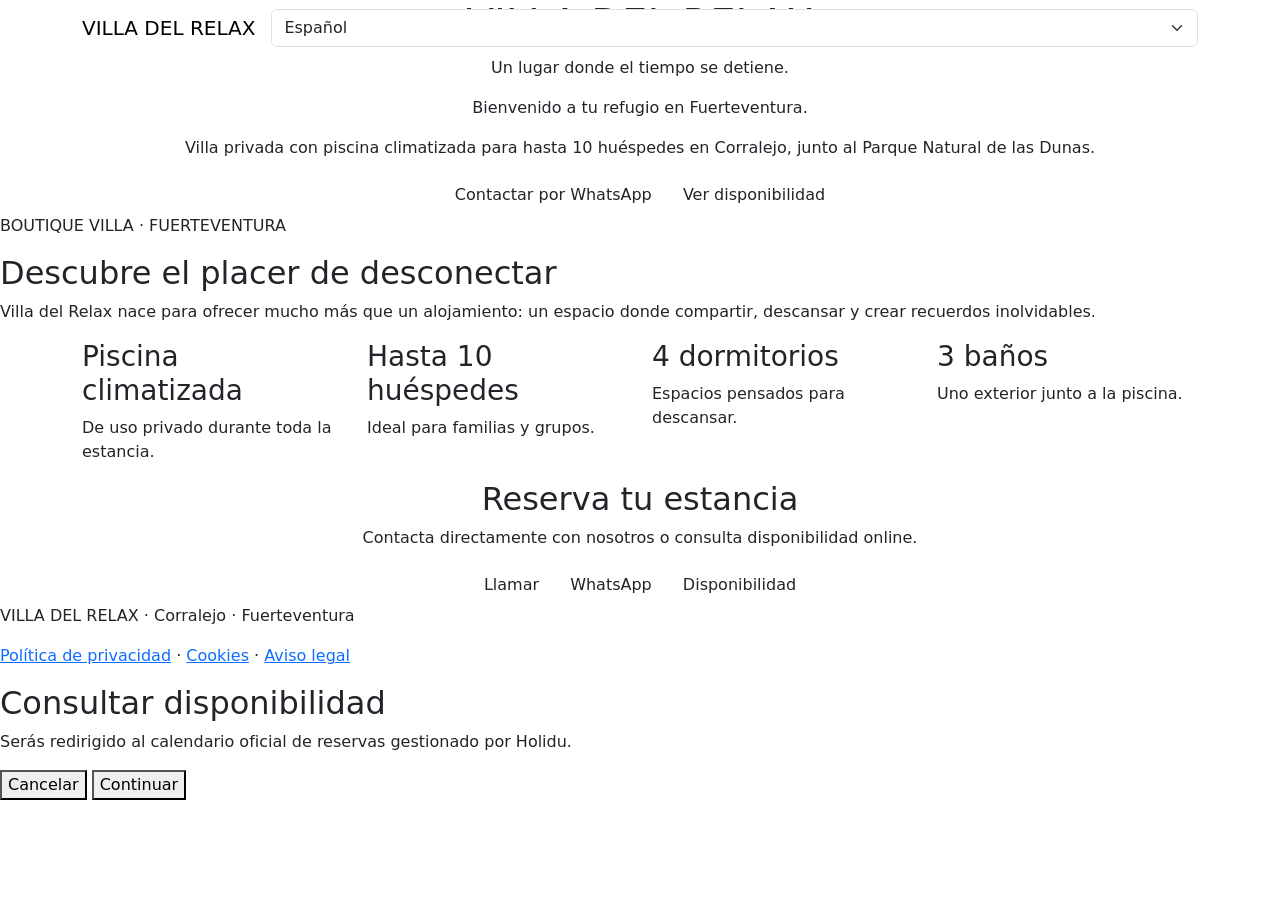
==== index2.html @ b37edbad "Add files via upload" ====
<!DOCTYPE html>
<html lang="es">
<head>
  <meta charset="UTF-8">
  <meta name="viewport" content="width=device-width, initial-scale=1.0">
  <title>VILLA DEL RELAX | Corralejo, Fuerteventura</title>

  <link href="https://cdn.jsdelivr.net/npm/bootstrap@5.3.3/dist/css/bootstrap.min.css" rel="stylesheet">
  <link href="https://fonts.googleapis.com/css2?family=Playfair+Display:wght@500;600&family=Manrope:wght@300;400;600;700&display=swap" rel="stylesheet">
  <link rel="stylesheet" href="style.css">
</head>

<body>

<nav class="navbar navbar-expand-lg fixed-top">
  <div class="container">
    <a class="navbar-brand" href="#">VILLA DEL RELAX</a>

    <select class="form-select idioma">
      <option>Español</option>
      <option>English</option>
      <option>Deutsch</option>
      <option>Italiano</option>
    </select>
  </div>
</nav>

<header class="hero">
  <div class="overlay"></div>

  <div class="hero-content text-center">
    <h1>VILLA DEL RELAX</h1>
    <p class="lema">Un lugar donde el tiempo se detiene.</p>
    <p class="sublema">Bienvenido a tu refugio en Fuerteventura.</p>

    <p class="descripcion">
      Villa privada con piscina climatizada para hasta 10 huéspedes en Corralejo,
      junto al Parque Natural de las Dunas.
    </p>

    <div class="botones">
      <a href="https://wa.me/34666157193" class="btn btn-principal">Contactar por WhatsApp</a>
      <button onclick="mostrarAviso()" class="btn btn-secundario">Ver disponibilidad</button>
    </div>
  </div>
</header>

<section class="intro">
  <p class="etiqueta">BOUTIQUE VILLA · FUERTEVENTURA</p>
  <h2>Descubre el placer de desconectar</h2>
  <p>
    Villa del Relax nace para ofrecer mucho más que un alojamiento:
    un espacio donde compartir, descansar y crear recuerdos inolvidables.
  </p>
</section>

<section class="container servicios">
  <div class="row g-4">

    <div class="col-md-3 col-6">
      <div class="card-servicio">
        <h3>Piscina climatizada</h3>
        <p>De uso privado durante toda la estancia.</p>
      </div>
    </div>

    <div class="col-md-3 col-6">
      <div class="card-servicio">
        <h3>Hasta 10 huéspedes</h3>
        <p>Ideal para familias y grupos.</p>
      </div>
    </div>

    <div class="col-md-3 col-6">
      <div class="card-servicio">
        <h3>4 dormitorios</h3>
        <p>Espacios pensados para descansar.</p>
      </div>
    </div>

    <div class="col-md-3 col-6">
      <div class="card-servicio">
        <h3>3 baños</h3>
        <p>Uno exterior junto a la piscina.</p>
      </div>
    </div>

  </div>
</section>

<section class="reserva text-center">
  <h2>Reserva tu estancia</h2>
  <p>Contacta directamente con nosotros o consulta disponibilidad online.</p>

  <a href="tel:+34666157193" class="btn btn-secundario">Llamar</a>
  <a href="https://wa.me/34666157193" class="btn btn-principal">WhatsApp</a>
  <button onclick="mostrarAviso()" class="btn btn-secundario">Disponibilidad</button>
</section>

<footer>
  <p>VILLA DEL RELAX · Corralejo · Fuerteventura</p>
  <p>
    <a href="privacidad.html">Política de privacidad</a> ·
    <a href="cookies.html">Cookies</a> ·
    <a href="aviso-legal.html">Aviso legal</a>
  </p>
</footer>

<div id="popup" class="popup">
  <div class="popup-caja">
    <h2>Consultar disponibilidad</h2>
    <p>Serás redirigido al calendario oficial de reservas gestionado por Holidu.</p>
    <button onclick="cerrarPopup()">Cancelar</button>
    <button onclick="window.location.href='https://villa-delrelax.vacation-bookings.com/'">Continuar</button>
  </div>
</div>

<script src="script.js"></script>

</body>
</html>
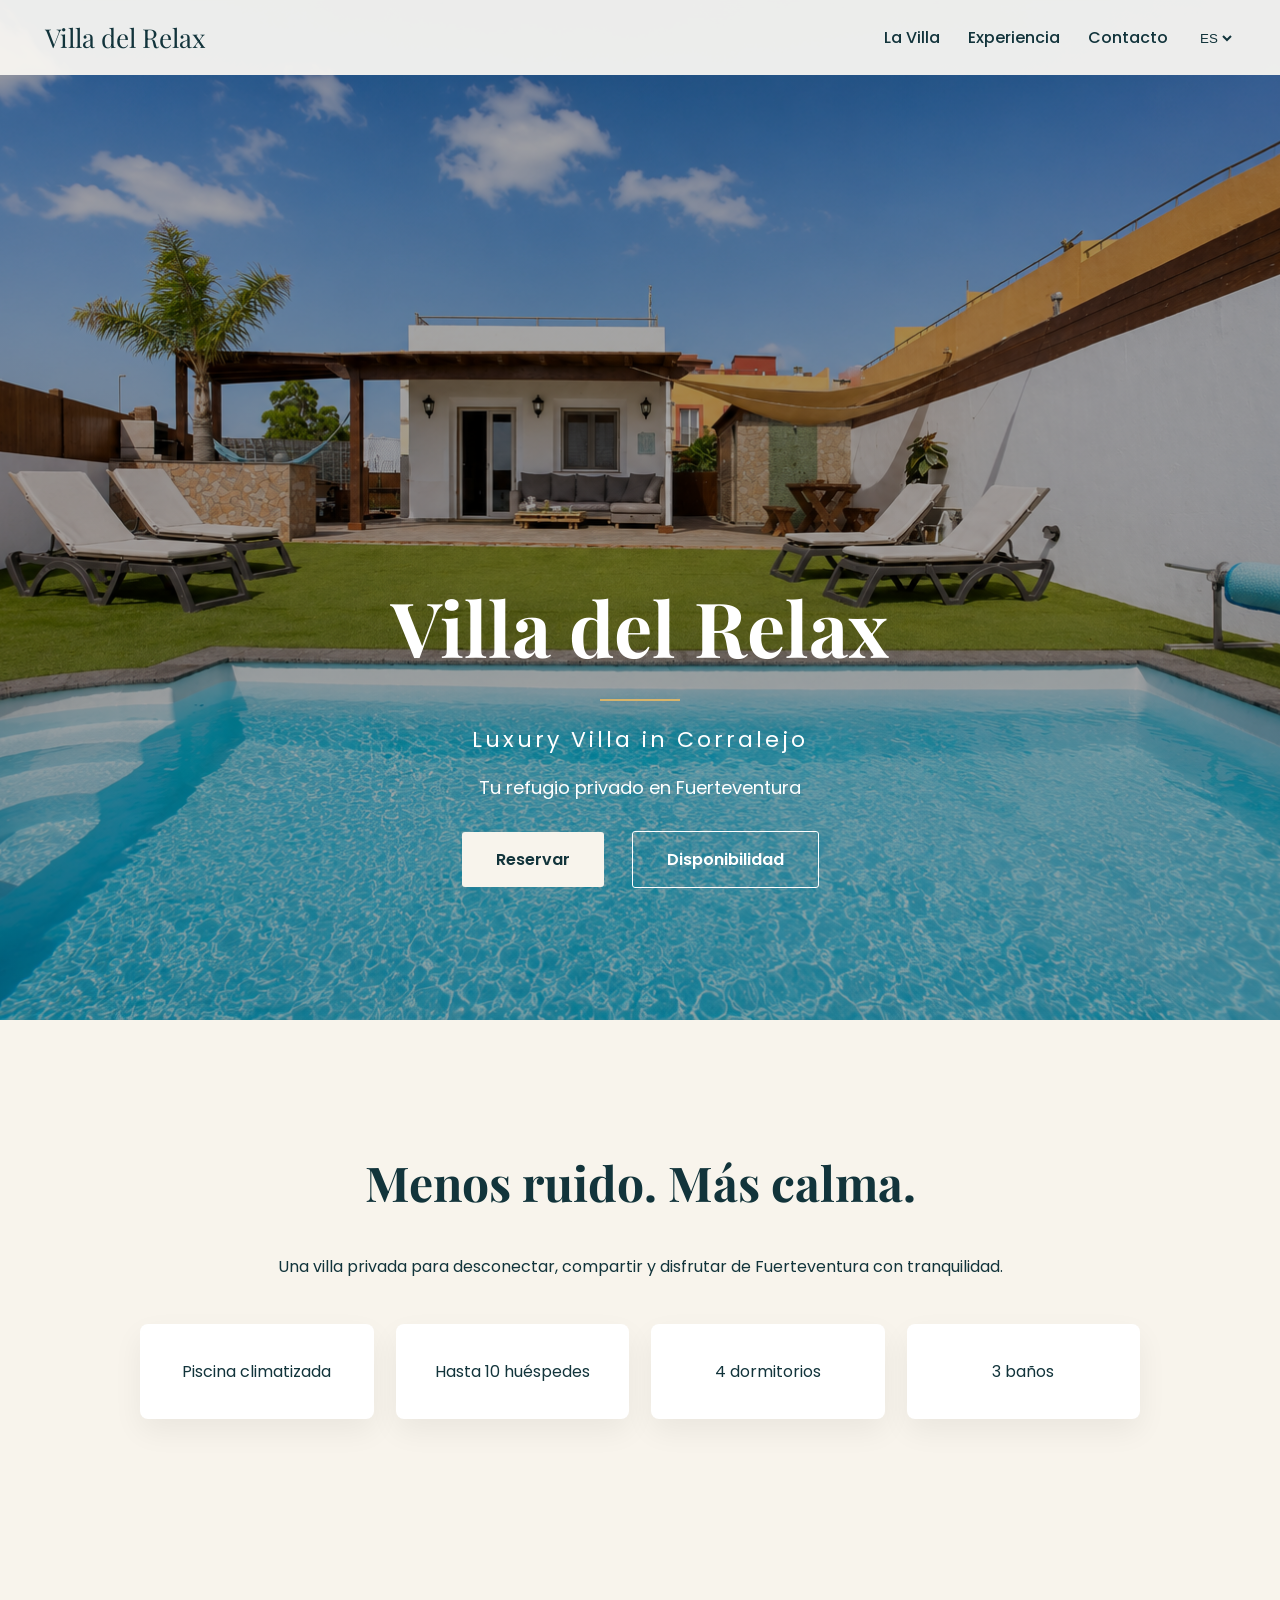
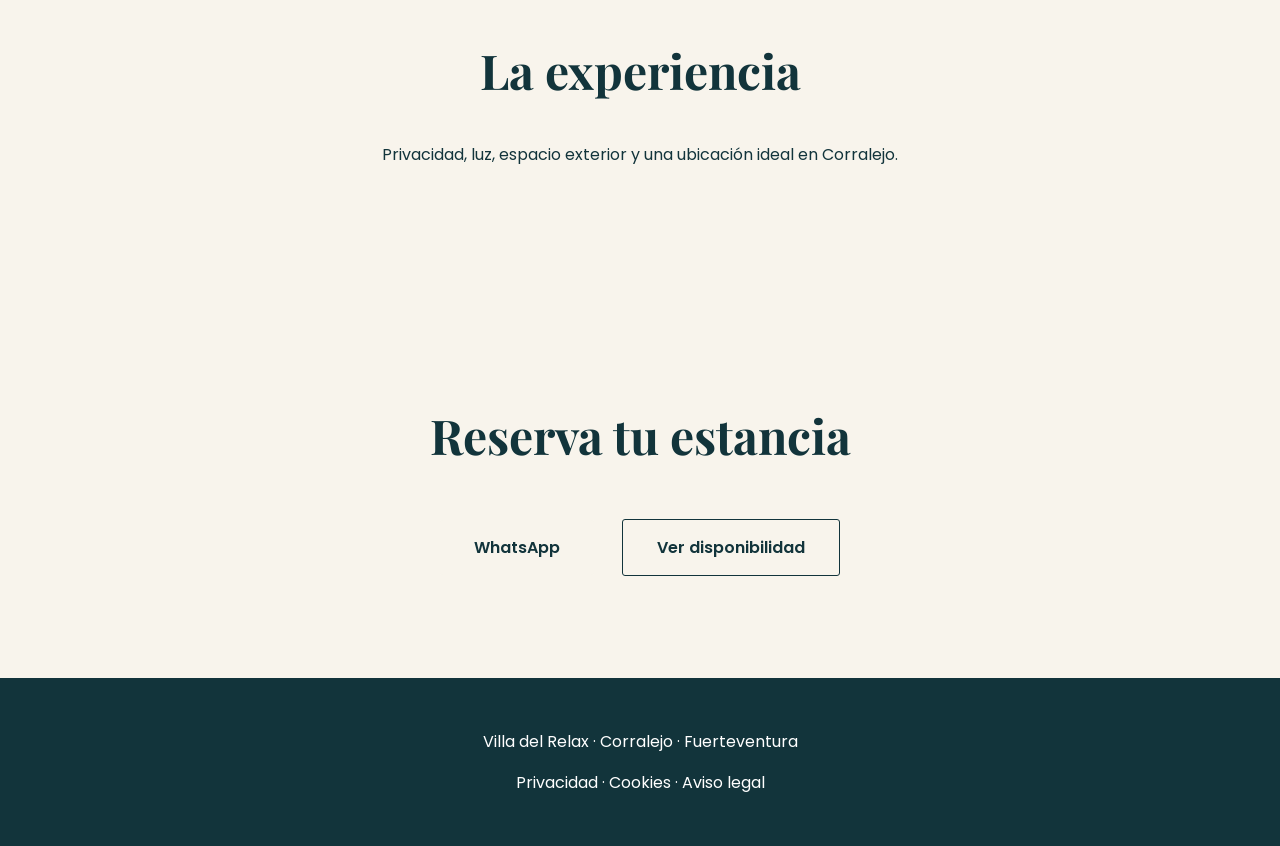
==== commit e82008f6: "Update index2.html" ====
--- a/index2.html
+++ b/index2.html
@@ -1,113 +1,92 @@
 <!DOCTYPE html>
 <html lang="es">
 <head>
-  <meta charset="UTF-8">
-  <meta name="viewport" content="width=device-width, initial-scale=1.0">
-  <title>VILLA DEL RELAX | Corralejo, Fuerteventura</title>
+<meta charset="UTF-8">
+<title>Villa del Relax</title>
 
-  <link href="https://cdn.jsdelivr.net/npm/bootstrap@5.3.3/dist/css/bootstrap.min.css" rel="stylesheet">
-  <link href="https://fonts.googleapis.com/css2?family=Playfair+Display:wght@500;600&family=Manrope:wght@300;400;600;700&display=swap" rel="stylesheet">
-  <link rel="stylesheet" href="style.css">
+<link href="https://fonts.googleapis.com/css2?family=Playfair+Display:wght@500;600&family=Poppins:wght@300;400;500;600&display=swap" rel="stylesheet">
+
+<style>
+body{margin:0;font-family:Poppins,sans-serif;background:#f8f4ec;color:#12343b}
+header{position:fixed;top:0;width:100%;z-index:10;background:rgba(248,246,242,.95);display:flex;justify-content:space-between;align-items:center;padding:20px 45px;box-sizing:border-box}
+.logo{font-family:'Playfair Display',serif;font-size:26px;color:#12343b}
+nav a,select{margin-left:24px;text-decoration:none;color:#12343b;background:transparent;border:none;font-weight:500}
+.hero{min-height:100vh;background:linear-gradient(rgba(0,0,0,.35),rgba(0,0,0,.35)),url("hero.jpg") center/cover no-repeat;display:flex;align-items:flex-end;justify-content:center;text-align:center;padding:0 25px 120px;color:white}
+h1{font-family:'Playfair Display',serif;font-size:76px;margin:0}
+.linea{width:80px;height:2px;background:#d6b46c;margin:22px auto}
+.hero h2{font-size:22px;letter-spacing:3px;font-weight:400}
+.hero p{font-size:18px}
+.btn{display:inline-block;margin:12px;padding:15px 34px;border-radius:3px;text-decoration:none;font-weight:600}
+.principal{background:#f8f4ec;color:#12343b}
+.secundario{border:1px solid white;color:white}
+section{padding:90px 25px;text-align:center}
+section h2{font-family:'Playfair Display',serif;font-size:48px}
+.grid{display:grid;grid-template-columns:repeat(auto-fit,minmax(220px,1fr));gap:22px;max-width:1000px;margin:45px auto 0}
+.card{background:white;padding:35px;border-radius:8px;box-shadow:0 12px 30px rgba(0,0,0,.06)}
+footer{background:#12343b;color:white;text-align:center;padding:35px}
+footer a{color:white;text-decoration:none}
+.popup{display:none;position:fixed;inset:0;background:rgba(0,0,0,.65);align-items:center;justify-content:center;z-index:99}
+.popup div{background:white;color:#12343b;max-width:420px;padding:35px;border-radius:10px;text-align:center}
+.popup button{padding:12px 22px;margin:8px;border:none;border-radius:4px}
+@media(max-width:700px){h1{font-size:48px}header{padding:16px;flex-direction:column;gap:10px}nav a,select{margin-left:10px}.hero{padding-bottom:80px}}
+</style>
 </head>
 
 <body>
 
-<nav class="navbar navbar-expand-lg fixed-top">
-  <div class="container">
-    <a class="navbar-brand" href="#">VILLA DEL RELAX</a>
-
-    <select class="form-select idioma">
-      <option>Español</option>
-      <option>English</option>
-      <option>Deutsch</option>
-      <option>Italiano</option>
+<header>
+  <div class="logo">Villa del Relax</div>
+  <nav>
+    <a href="#villa">La Villa</a>
+    <a href="#experiencia">Experiencia</a>
+    <a href="#contacto">Contacto</a>
+    <select>
+      <option>ES</option><option>CA</option><option>EN</option><option>DE</option><option>FR</option><option>IT</option>
     </select>
-  </div>
-</nav>
-
-<header class="hero">
-  <div class="overlay"></div>
-
-  <div class="hero-content text-center">
-    <h1>VILLA DEL RELAX</h1>
-    <p class="lema">Un lugar donde el tiempo se detiene.</p>
-    <p class="sublema">Bienvenido a tu refugio en Fuerteventura.</p>
-
-    <p class="descripcion">
-      Villa privada con piscina climatizada para hasta 10 huéspedes en Corralejo,
-      junto al Parque Natural de las Dunas.
-    </p>
-
-    <div class="botones">
-      <a href="https://wa.me/34666157193" class="btn btn-principal">Contactar por WhatsApp</a>
-      <button onclick="mostrarAviso()" class="btn btn-secundario">Ver disponibilidad</button>
-    </div>
-  </div>
+  </nav>
 </header>
 
-<section class="intro">
-  <p class="etiqueta">BOUTIQUE VILLA · FUERTEVENTURA</p>
-  <h2>Descubre el placer de desconectar</h2>
-  <p>
-    Villa del Relax nace para ofrecer mucho más que un alojamiento:
-    un espacio donde compartir, descansar y crear recuerdos inolvidables.
-  </p>
-</section>
+<div class="hero">
+  <div>
+    <h1>Villa del Relax</h1>
+    <div class="linea"></div>
+    <h2>Luxury Villa in Corralejo</h2>
+    <p>Tu refugio privado en Fuerteventura</p>
+    <a class="btn principal" href="https://wa.me/34666157193">Reservar</a>
+    <a class="btn secundario" href="#" onclick="mostrarAviso()">Disponibilidad</a>
+  </div>
+</div>
 
-<section class="container servicios">
-  <div class="row g-4">
+<section id="villa">
+  <h2>Menos ruido. Más calma.</h2>
+  <p>Una villa privada para desconectar, compartir y disfrutar de Fuerteventura con tranquilidad.</p>
 
-    <div class="col-md-3 col-6">
-      <div class="card-servicio">
-        <h3>Piscina climatizada</h3>
-        <p>De uso privado durante toda la estancia.</p>
-      </div>
-    </div>
-
-    <div class="col-md-3 col-6">
-      <div class="card-servicio">
-        <h3>Hasta 10 huéspedes</h3>
-        <p>Ideal para familias y grupos.</p>
-      </div>
-    </div>
-
-    <div class="col-md-3 col-6">
-      <div class="card-servicio">
-        <h3>4 dormitorios</h3>
-        <p>Espacios pensados para descansar.</p>
-      </div>
-    </div>
-
-    <div class="col-md-3 col-6">
-      <div class="card-servicio">
-        <h3>3 baños</h3>
-        <p>Uno exterior junto a la piscina.</p>
-      </div>
-    </div>
-
+  <div class="grid">
+    <div class="card">Piscina climatizada</div>
+    <div class="card">Hasta 10 huéspedes</div>
+    <div class="card">4 dormitorios</div>
+    <div class="card">3 baños</div>
   </div>
 </section>
 
-<section class="reserva text-center">
+<section id="experiencia">
+  <h2>La experiencia</h2>
+  <p>Privacidad, luz, espacio exterior y una ubicación ideal en Corralejo.</p>
+</section>
+
+<section id="contacto">
   <h2>Reserva tu estancia</h2>
-  <p>Contacta directamente con nosotros o consulta disponibilidad online.</p>
-
-  <a href="tel:+34666157193" class="btn btn-secundario">Llamar</a>
-  <a href="https://wa.me/34666157193" class="btn btn-principal">WhatsApp</a>
-  <button onclick="mostrarAviso()" class="btn btn-secundario">Disponibilidad</button>
+  <a class="btn principal" href="https://wa.me/34666157193">WhatsApp</a>
+  <a class="btn secundario" href="#" onclick="mostrarAviso()" style="color:#12343b;border-color:#12343b">Ver disponibilidad</a>
 </section>
 
 <footer>
-  <p>VILLA DEL RELAX · Corralejo · Fuerteventura</p>
-  <p>
-    <a href="privacidad.html">Política de privacidad</a> ·
-    <a href="cookies.html">Cookies</a> ·
-    <a href="aviso-legal.html">Aviso legal</a>
-  </p>
+  <p>Villa del Relax · Corralejo · Fuerteventura</p>
+  <p><a href="privacidad.html">Privacidad</a> · <a href="cookies.html">Cookies</a> · <a href="aviso-legal.html">Aviso legal</a></p>
 </footer>
 
 <div id="popup" class="popup">
-  <div class="popup-caja">
+  <div>
     <h2>Consultar disponibilidad</h2>
     <p>Serás redirigido al calendario oficial de reservas gestionado por Holidu.</p>
     <button onclick="cerrarPopup()">Cancelar</button>
@@ -115,7 +94,13 @@
   </div>
 </div>
 
-<script src="script.js"></script>
+<script>
+function mostrarAviso(){document.getElementById("popup").style.display="flex"}
+function cerrarPopup(){document.getElementById("popup").style.display="none"}
+</script>
 
 </body>
-</html>+</html>
+
+
+  
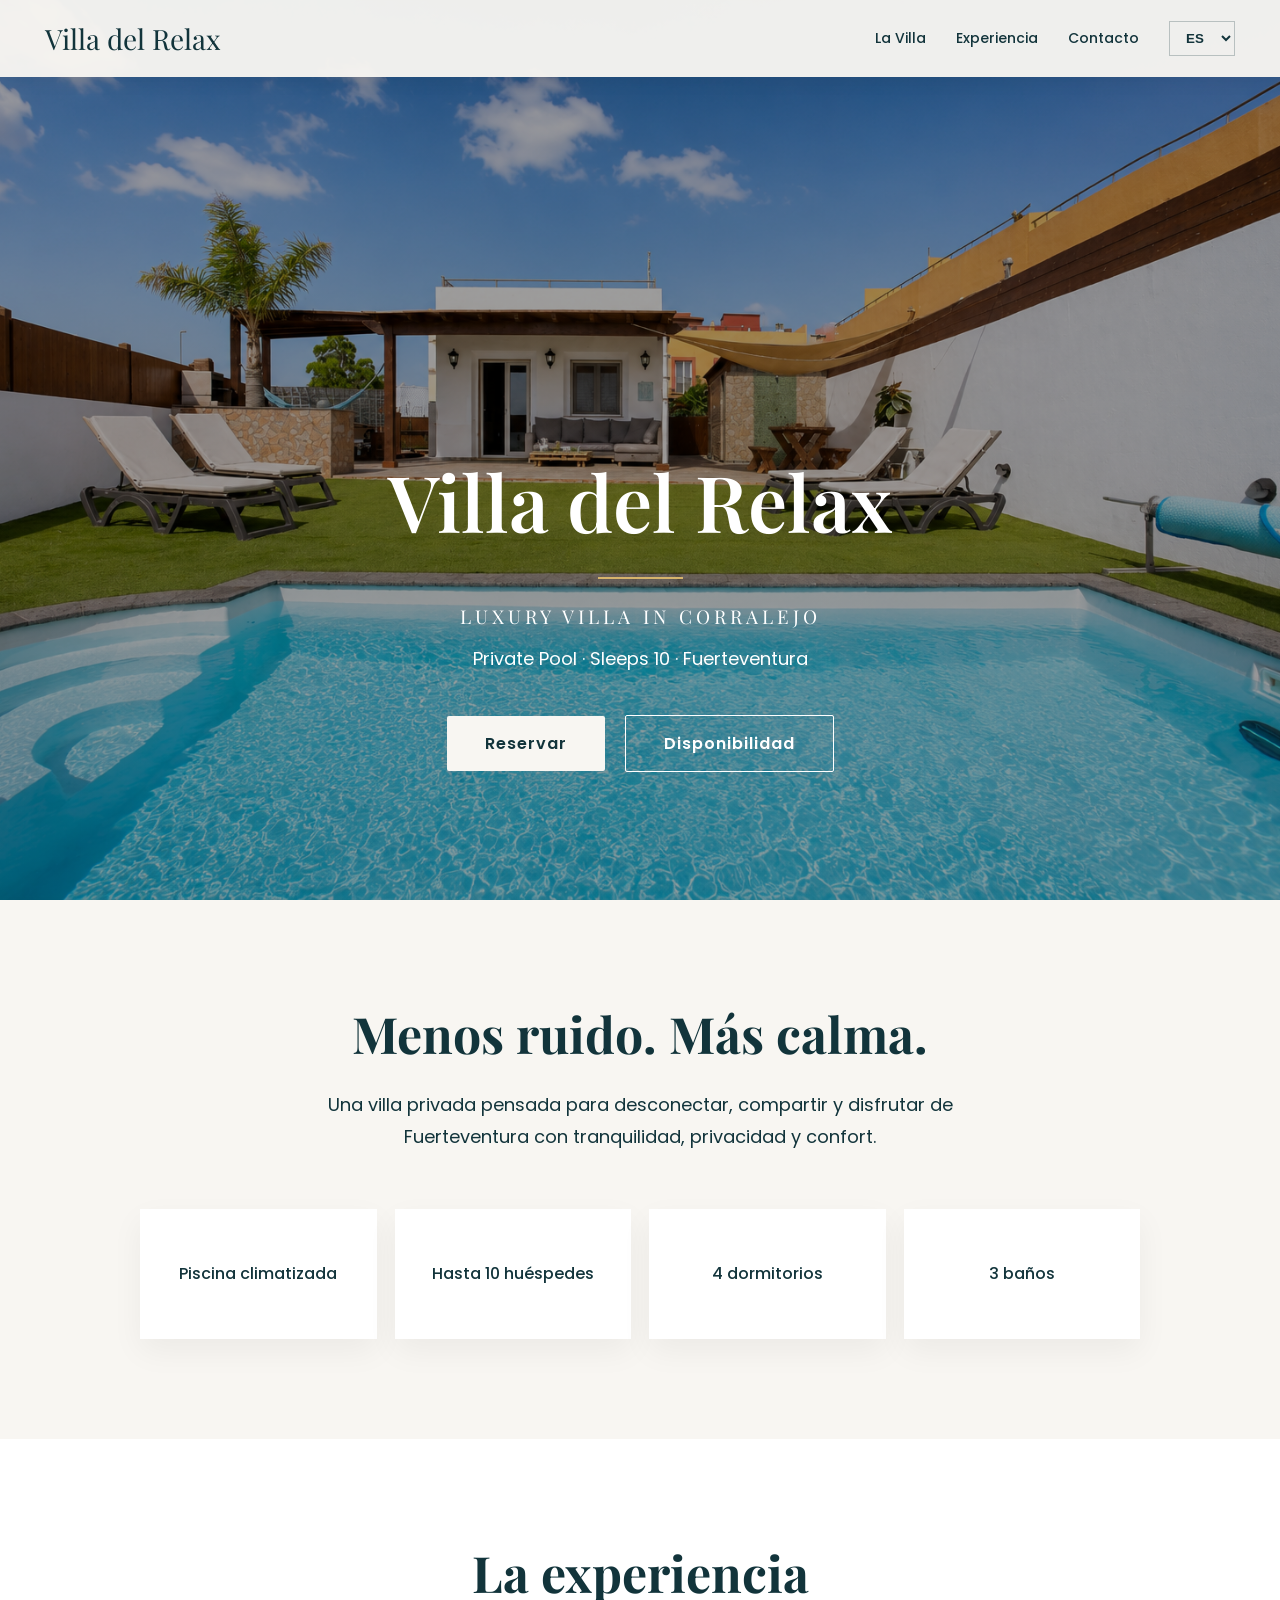
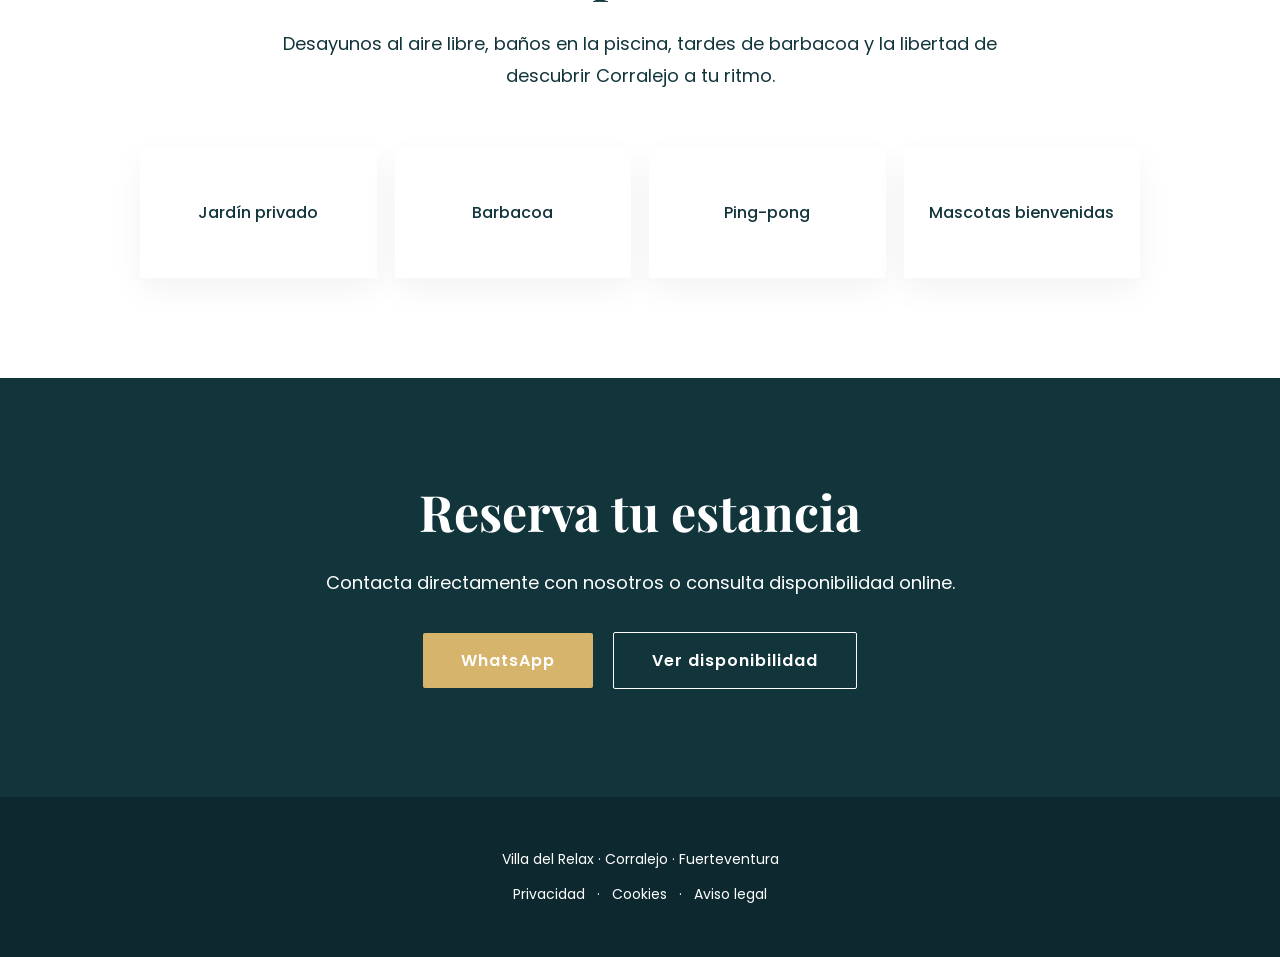
==== commit 73c043d7: "Update index2.html" ====
--- a/index2.html
+++ b/index2.html
@@ -2,105 +2,368 @@
 <html lang="es">
 <head>
 <meta charset="UTF-8">
-<title>Villa del Relax</title>
+<meta name="viewport" content="width=device-width, initial-scale=1.0">
+<title>Villa del Relax | Corralejo, Fuerteventura</title>
 
 <link href="https://fonts.googleapis.com/css2?family=Playfair+Display:wght@500;600&family=Poppins:wght@300;400;500;600&display=swap" rel="stylesheet">
 
 <style>
-body{margin:0;font-family:Poppins,sans-serif;background:#f8f4ec;color:#12343b}
-header{position:fixed;top:0;width:100%;z-index:10;background:rgba(248,246,242,.95);display:flex;justify-content:space-between;align-items:center;padding:20px 45px;box-sizing:border-box}
-.logo{font-family:'Playfair Display',serif;font-size:26px;color:#12343b}
-nav a,select{margin-left:24px;text-decoration:none;color:#12343b;background:transparent;border:none;font-weight:500}
-.hero{min-height:100vh;background:linear-gradient(rgba(0,0,0,.35),rgba(0,0,0,.35)),url("hero.jpg") center/cover no-repeat;display:flex;align-items:flex-end;justify-content:center;text-align:center;padding:0 25px 120px;color:white}
-h1{font-family:'Playfair Display',serif;font-size:76px;margin:0}
-.linea{width:80px;height:2px;background:#d6b46c;margin:22px auto}
-.hero h2{font-size:22px;letter-spacing:3px;font-weight:400}
-.hero p{font-size:18px}
-.btn{display:inline-block;margin:12px;padding:15px 34px;border-radius:3px;text-decoration:none;font-weight:600}
-.principal{background:#f8f4ec;color:#12343b}
-.secundario{border:1px solid white;color:white}
-section{padding:90px 25px;text-align:center}
-section h2{font-family:'Playfair Display',serif;font-size:48px}
-.grid{display:grid;grid-template-columns:repeat(auto-fit,minmax(220px,1fr));gap:22px;max-width:1000px;margin:45px auto 0}
-.card{background:white;padding:35px;border-radius:8px;box-shadow:0 12px 30px rgba(0,0,0,.06)}
-footer{background:#12343b;color:white;text-align:center;padding:35px}
-footer a{color:white;text-decoration:none}
-.popup{display:none;position:fixed;inset:0;background:rgba(0,0,0,.65);align-items:center;justify-content:center;z-index:99}
-.popup div{background:white;color:#12343b;max-width:420px;padding:35px;border-radius:10px;text-align:center}
-.popup button{padding:12px 22px;margin:8px;border:none;border-radius:4px}
-@media(max-width:700px){h1{font-size:48px}header{padding:16px;flex-direction:column;gap:10px}nav a,select{margin-left:10px}.hero{padding-bottom:80px}}
+:root{
+  --verde:#12343b;
+  --arena:#f8f6f2;
+  --dorado:#d6b46c;
+  --blanco:#ffffff;
+}
+
+*{
+  box-sizing:border-box;
+}
+
+body{
+  margin:0;
+  font-family:'Poppins',sans-serif;
+  background:var(--arena);
+  color:var(--verde);
+}
+
+header{
+  position:fixed;
+  top:0;
+  width:100%;
+  z-index:1000;
+  background:rgba(248,246,242,.96);
+  display:flex;
+  justify-content:space-between;
+  align-items:center;
+  padding:20px 45px;
+  box-shadow:0 2px 20px rgba(0,0,0,.06);
+}
+
+.logo{
+  font-family:'Playfair Display',serif;
+  font-size:28px;
+  color:var(--verde);
+  text-decoration:none;
+}
+
+nav a{
+  margin-left:26px;
+  text-decoration:none;
+  color:var(--verde);
+  font-size:14px;
+  font-weight:500;
+}
+
+nav select{
+  margin-left:26px;
+  border:1px solid rgba(18,52,59,.25);
+  background:transparent;
+  color:var(--verde);
+  padding:8px 12px;
+  font-weight:600;
+}
+
+.hero{
+  min-height:100vh;
+  background:
+    linear-gradient(rgba(0,0,0,.38),rgba(0,0,0,.38)),
+    url("hero.jpg") center/cover no-repeat;
+  display:flex;
+  align-items:flex-end;
+  justify-content:center;
+  text-align:center;
+  padding:140px 25px 120px;
+  color:white;
+}
+
+.hero h1{
+  font-family:'Playfair Display',serif;
+  font-size:78px;
+  margin:0;
+  font-weight:600;
+}
+
+.linea{
+  width:85px;
+  height:2px;
+  background:var(--dorado);
+  margin:24px auto;
+}
+
+.hero h2{
+  font-size:19px;
+  letter-spacing:4px;
+  text-transform:uppercase;
+  font-weight:400;
+  margin:0 0 14px;
+}
+
+.hero p{
+  font-size:18px;
+  margin:0 0 32px;
+}
+
+.btn{
+  display:inline-block;
+  padding:15px 38px;
+  margin:8px;
+  text-decoration:none;
+  font-weight:600;
+  letter-spacing:1px;
+  border-radius:2px;
+}
+
+.btn-principal{
+  background:var(--arena);
+  color:var(--verde);
+}
+
+.btn-secundario{
+  border:1px solid white;
+  color:white;
+}
+
+section{
+  padding:100px 28px;
+  text-align:center;
+}
+
+section h2{
+  font-family:'Playfair Display',serif;
+  font-size:50px;
+  margin:0 0 22px;
+}
+
+section p{
+  max-width:720px;
+  margin:auto;
+  font-size:18px;
+  line-height:1.8;
+}
+
+.detalles{
+  display:grid;
+  grid-template-columns:repeat(auto-fit,minmax(220px,1fr));
+  gap:18px;
+  max-width:1000px;
+  margin:55px auto 0;
+}
+
+.detalle{
+  background:white;
+  padding:36px 24px;
+  min-height:130px;
+  display:flex;
+  align-items:center;
+  justify-content:center;
+  font-weight:500;
+  box-shadow:0 12px 30px rgba(0,0,0,.05);
+}
+
+.bloque{
+  background:white;
+}
+
+.reserva{
+  background:var(--verde);
+  color:white;
+}
+
+.reserva .btn-principal{
+  background:var(--dorado);
+  color:white;
+}
+
+.reserva .btn-secundario{
+  border-color:white;
+  color:white;
+}
+
+footer{
+  background:#0d292f;
+  color:white;
+  text-align:center;
+  padding:38px 20px;
+  font-size:14px;
+}
+
+footer a{
+  color:white;
+  text-decoration:none;
+  margin:0 8px;
+}
+
+.popup{
+  display:none;
+  position:fixed;
+  inset:0;
+  background:rgba(0,0,0,.65);
+  z-index:2000;
+  align-items:center;
+  justify-content:center;
+}
+
+.popup-caja{
+  background:white;
+  color:var(--verde);
+  max-width:430px;
+  margin:20px;
+  padding:36px;
+  text-align:center;
+}
+
+.popup-caja h2{
+  font-family:'Playfair Display',serif;
+  font-size:34px;
+}
+
+.popup-caja button{
+  padding:12px 22px;
+  margin:8px;
+  border:none;
+  cursor:pointer;
+}
+
+.popup-caja .continuar{
+  background:var(--verde);
+  color:white;
+}
+
+@media(max-width:760px){
+  header{
+    flex-direction:column;
+    gap:12px;
+    padding:16px;
+  }
+
+  nav a{
+    margin-left:12px;
+    font-size:13px;
+  }
+
+  nav select{
+    margin-left:12px;
+  }
+
+  .hero{
+    padding:150px 22px 85px;
+  }
+
+  .hero h1{
+    font-size:48px;
+  }
+
+  .hero h2{
+    font-size:14px;
+    letter-spacing:2px;
+  }
+
+  section h2{
+    font-size:38px;
+  }
+}
 </style>
 </head>
 
 <body>
 
 <header>
-  <div class="logo">Villa del Relax</div>
+  <a href="#" class="logo">Villa del Relax</a>
+
   <nav>
     <a href="#villa">La Villa</a>
     <a href="#experiencia">Experiencia</a>
     <a href="#contacto">Contacto</a>
+
     <select>
-      <option>ES</option><option>CA</option><option>EN</option><option>DE</option><option>FR</option><option>IT</option>
+      <option>ES</option>
+      <option>CA</option>
+      <option>EN</option>
+      <option>DE</option>
+      <option>FR</option>
+      <option>IT</option>
     </select>
   </nav>
 </header>
 
-<div class="hero">
+<section class="hero">
   <div>
     <h1>Villa del Relax</h1>
     <div class="linea"></div>
     <h2>Luxury Villa in Corralejo</h2>
-    <p>Tu refugio privado en Fuerteventura</p>
-    <a class="btn principal" href="https://wa.me/34666157193">Reservar</a>
-    <a class="btn secundario" href="#" onclick="mostrarAviso()">Disponibilidad</a>
+    <p>Private Pool · Sleeps 10 · Fuerteventura</p>
+
+    <a class="btn btn-principal" href="https://wa.me/34666157193">Reservar</a>
+    <a class="btn btn-secundario" href="#" onclick="mostrarAviso()">Disponibilidad</a>
   </div>
-</div>
+</section>
 
 <section id="villa">
   <h2>Menos ruido. Más calma.</h2>
-  <p>Una villa privada para desconectar, compartir y disfrutar de Fuerteventura con tranquilidad.</p>
-
-  <div class="grid">
-    <div class="card">Piscina climatizada</div>
-    <div class="card">Hasta 10 huéspedes</div>
-    <div class="card">4 dormitorios</div>
-    <div class="card">3 baños</div>
+  <p>
+    Una villa privada pensada para desconectar, compartir y disfrutar
+    de Fuerteventura con tranquilidad, privacidad y confort.
+  </p>
+
+  <div class="detalles">
+    <div class="detalle">Piscina climatizada</div>
+    <div class="detalle">Hasta 10 huéspedes</div>
+    <div class="detalle">4 dormitorios</div>
+    <div class="detalle">3 baños</div>
   </div>
 </section>
 
-<section id="experiencia">
+<section id="experiencia" class="bloque">
   <h2>La experiencia</h2>
-  <p>Privacidad, luz, espacio exterior y una ubicación ideal en Corralejo.</p>
+  <p>
+    Desayunos al aire libre, baños en la piscina, tardes de barbacoa
+    y la libertad de descubrir Corralejo a tu ritmo.
+  </p>
+
+  <div class="detalles">
+    <div class="detalle">Jardín privado</div>
+    <div class="detalle">Barbacoa</div>
+    <div class="detalle">Ping-pong</div>
+    <div class="detalle">Mascotas bienvenidas</div>
+  </div>
 </section>
 
-<section id="contacto">
+<section id="contacto" class="reserva">
   <h2>Reserva tu estancia</h2>
-  <a class="btn principal" href="https://wa.me/34666157193">WhatsApp</a>
-  <a class="btn secundario" href="#" onclick="mostrarAviso()" style="color:#12343b;border-color:#12343b">Ver disponibilidad</a>
+  <p>Contacta directamente con nosotros o consulta disponibilidad online.</p>
+
+  <br>
+  <a class="btn btn-principal" href="https://wa.me/34666157193">WhatsApp</a>
+  <a class="btn btn-secundario" href="#" onclick="mostrarAviso()">Ver disponibilidad</a>
 </section>
 
 <footer>
   <p>Villa del Relax · Corralejo · Fuerteventura</p>
-  <p><a href="privacidad.html">Privacidad</a> · <a href="cookies.html">Cookies</a> · <a href="aviso-legal.html">Aviso legal</a></p>
+  <p>
+    <a href="privacidad.html">Privacidad</a> ·
+    <a href="cookies.html">Cookies</a> ·
+    <a href="aviso-legal.html">Aviso legal</a>
+  </p>
 </footer>
 
 <div id="popup" class="popup">
-  <div>
+  <div class="popup-caja">
     <h2>Consultar disponibilidad</h2>
     <p>Serás redirigido al calendario oficial de reservas gestionado por Holidu.</p>
     <button onclick="cerrarPopup()">Cancelar</button>
-    <button onclick="window.location.href='https://villa-delrelax.vacation-bookings.com/'">Continuar</button>
+    <button class="continuar" onclick="window.location.href='https://villa-delrelax.vacation-bookings.com/'">Continuar</button>
   </div>
 </div>
 
 <script>
-function mostrarAviso(){document.getElementById("popup").style.display="flex"}
-function cerrarPopup(){document.getElementById("popup").style.display="none"}
+function mostrarAviso(){
+  document.getElementById("popup").style.display="flex";
+}
+
+function cerrarPopup(){
+  document.getElementById("popup").style.display="none";
+}
 </script>
 
 </body>
 </html>
-
-
-  
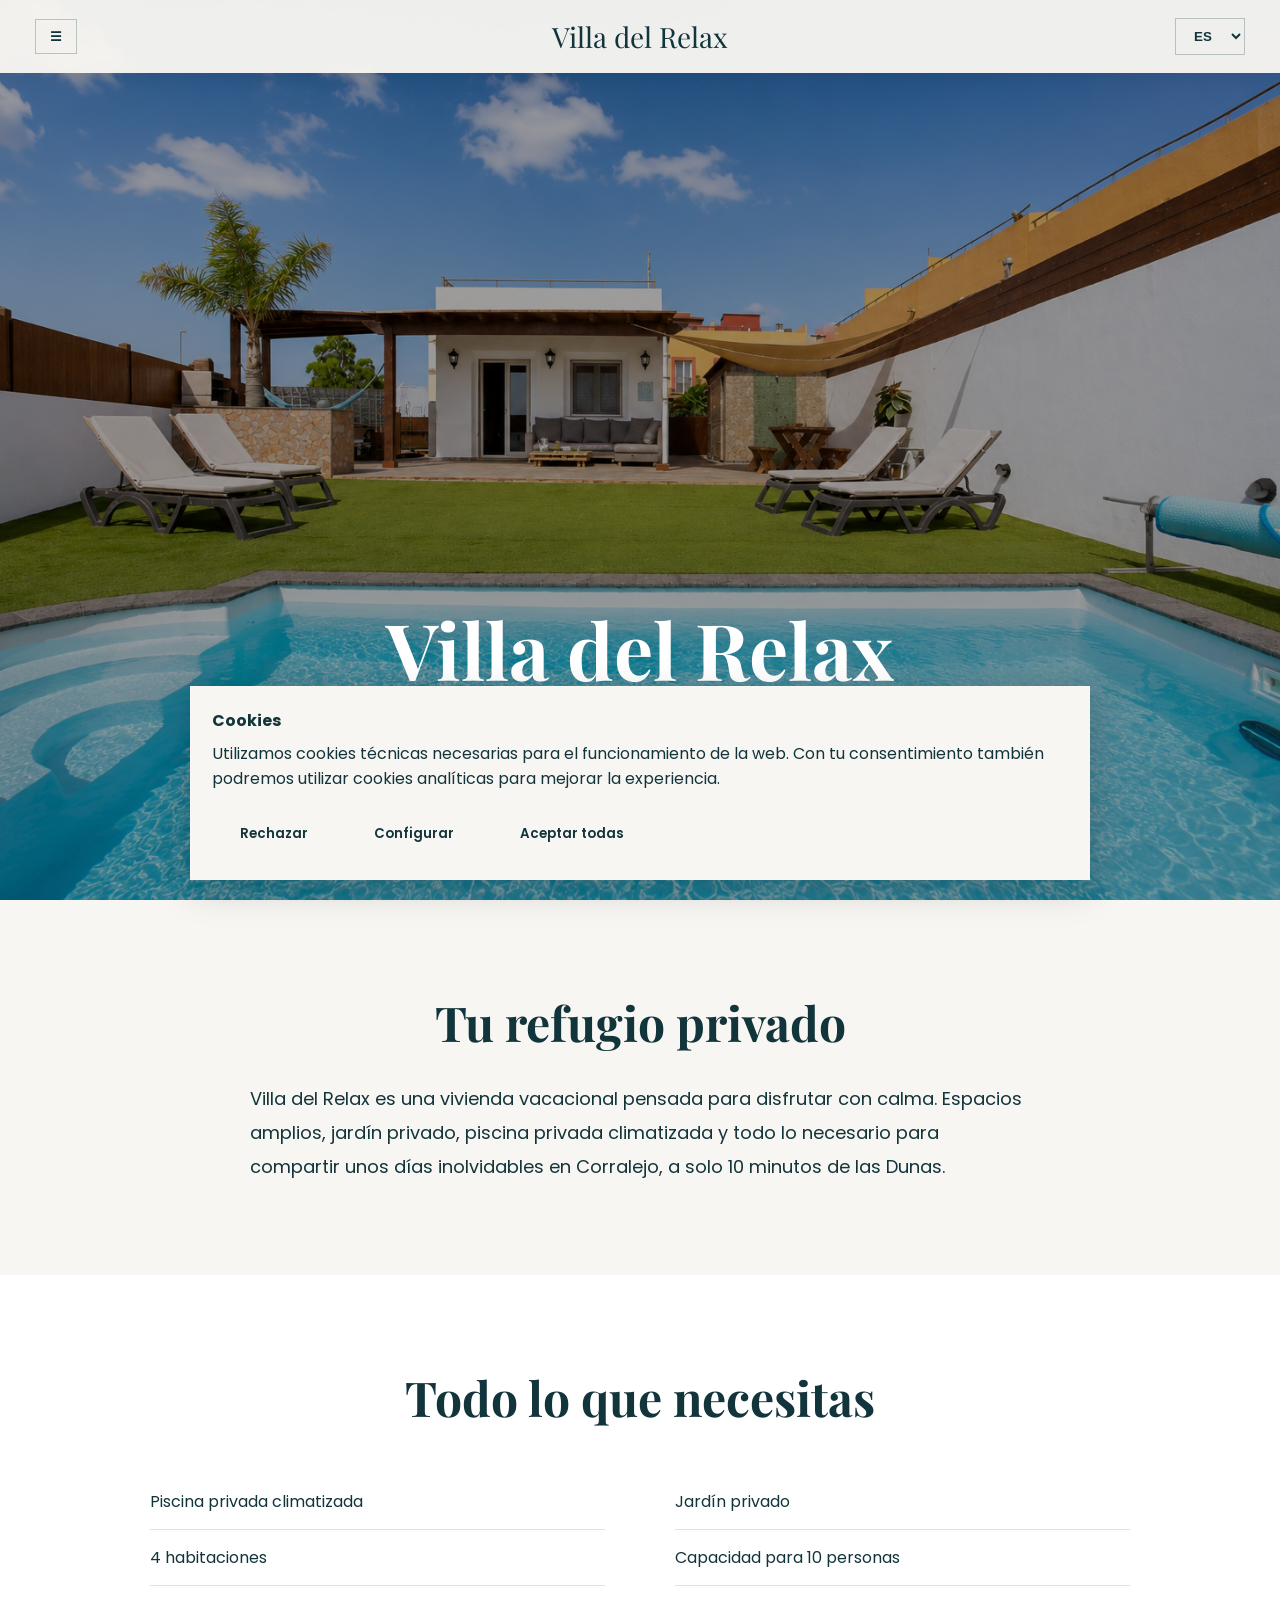
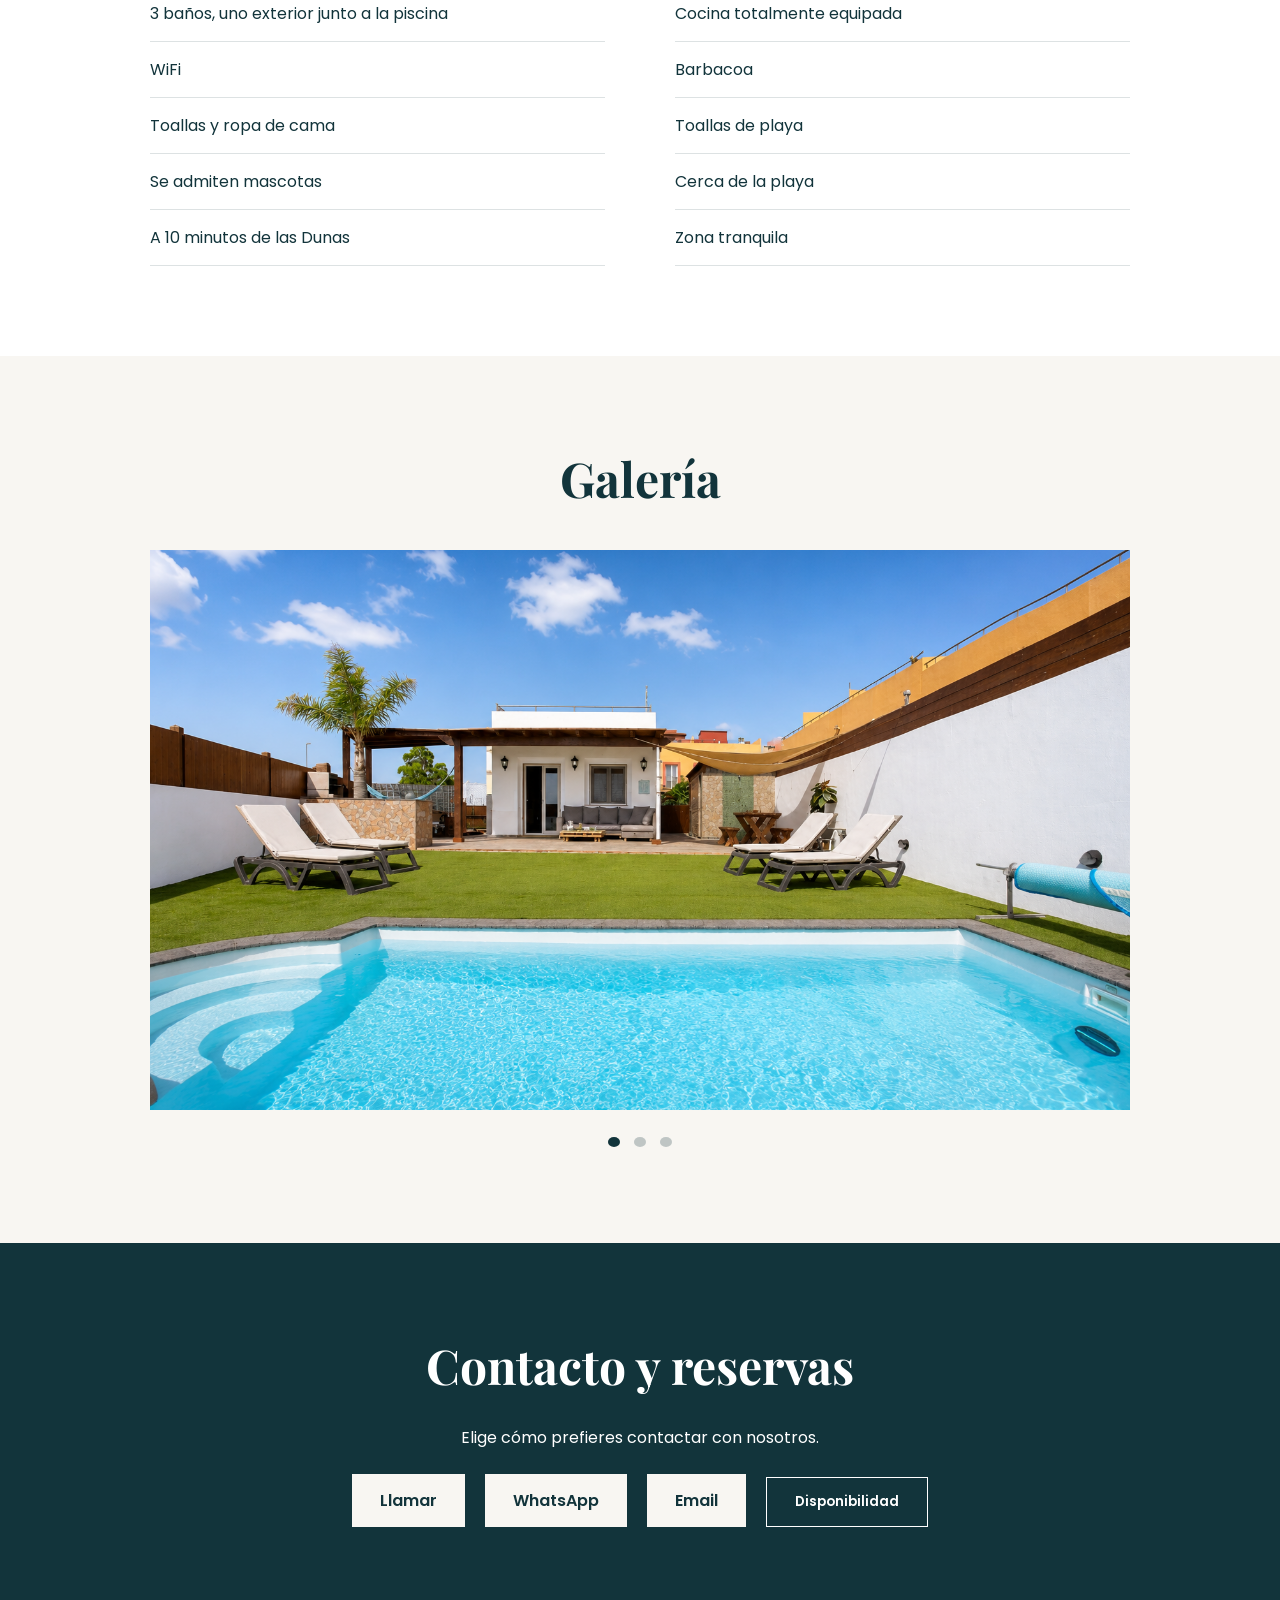
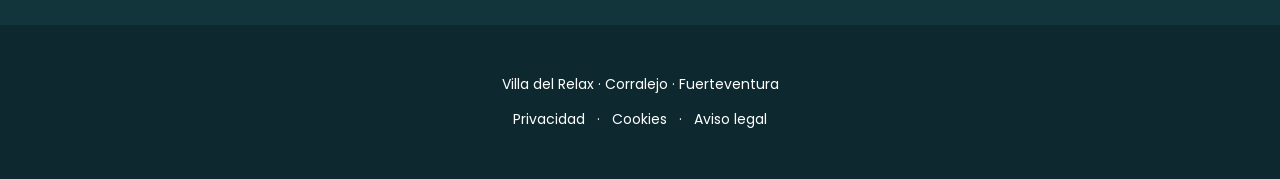
==== commit 8a7d7710: "Update index2.html" ====
--- a/index2.html
+++ b/index2.html
@@ -15,9 +15,9 @@
   --blanco:#ffffff;
 }
 
-*{
-  box-sizing:border-box;
-}
+*{box-sizing:border-box}
+
+html{scroll-behavior:smooth}
 
 body{
   margin:0;
@@ -32,35 +32,67 @@
   width:100%;
   z-index:1000;
   background:rgba(248,246,242,.96);
-  display:flex;
-  justify-content:space-between;
+  display:grid;
+  grid-template-columns:1fr auto 1fr;
   align-items:center;
-  padding:20px 45px;
+  padding:18px 35px;
   box-shadow:0 2px 20px rgba(0,0,0,.06);
 }
 
 .logo{
   font-family:'Playfair Display',serif;
   font-size:28px;
+  justify-self:center;
+}
+
+.menu-wrap{
+  position:relative;
+  justify-self:start;
+}
+
+.menu-btn, select{
+  background:transparent;
+  color:var(--verde);
+  border:1px solid rgba(18,52,59,.25);
+  padding:9px 14px;
+  font-weight:600;
+  cursor:pointer;
+}
+
+.idiomas{justify-self:end}
+
+.menu-list{
+  display:none;
+  position:absolute;
+  top:48px;
+  left:0;
+  min-width:220px;
+  background:var(--arena);
+  box-shadow:0 12px 30px rgba(0,0,0,.12);
+  padding:14px 0;
+}
+
+.menu-list a,
+.menu-list button{
+  display:block;
+  width:100%;
+  padding:14px 24px;
+  background:none;
+  border:none;
+  text-align:left;
   color:var(--verde);
   text-decoration:none;
-}
-
-nav a{
-  margin-left:26px;
-  text-decoration:none;
-  color:var(--verde);
-  font-size:14px;
-  font-weight:500;
-}
-
-nav select{
-  margin-left:26px;
-  border:1px solid rgba(18,52,59,.25);
-  background:transparent;
-  color:var(--verde);
-  padding:8px 12px;
-  font-weight:600;
+  font-family:'Poppins',sans-serif;
+  cursor:pointer;
+}
+
+.menu-list a:hover,
+.menu-list button:hover{
+  background:white;
+}
+
+.menu-wrap:hover .menu-list{
+  display:block;
 }
 
 .hero{
@@ -72,118 +104,142 @@
   align-items:flex-end;
   justify-content:center;
   text-align:center;
-  padding:140px 25px 120px;
   color:white;
+  padding:120px 25px;
 }
 
 .hero h1{
   font-family:'Playfair Display',serif;
   font-size:78px;
   margin:0;
-  font-weight:600;
 }
 
 .linea{
-  width:85px;
+  width:80px;
   height:2px;
   background:var(--dorado);
   margin:24px auto;
 }
 
-.hero h2{
+.hero p{
   font-size:19px;
-  letter-spacing:4px;
-  text-transform:uppercase;
-  font-weight:400;
-  margin:0 0 14px;
-}
-
-.hero p{
+  margin:0;
+  letter-spacing:1px;
+}
+
+section{
+  padding:90px 28px;
+}
+
+h2{
+  font-family:'Playfair Display',serif;
+  font-size:48px;
+  margin:0 0 28px;
+  text-align:center;
+}
+
+.descripcion{
+  max-width:780px;
+  margin:auto;
   font-size:18px;
-  margin:0 0 32px;
+  line-height:1.9;
+  text-align:left;
+}
+
+.servicios{
+  background:white;
+}
+
+.lista-servicios{
+  max-width:980px;
+  margin:45px auto 0;
+  display:grid;
+  grid-template-columns:1fr 1fr;
+  gap:0 70px;
+}
+
+.lista-servicios div{
+  padding:15px 0;
+  border-bottom:1px solid rgba(18,52,59,.14);
+  font-size:16px;
+}
+
+.galeria{
+  text-align:center;
+}
+
+.carousel{
+  max-width:980px;
+  margin:40px auto 0;
+  overflow:hidden;
+}
+
+.carousel img{
+  width:100%;
+  height:560px;
+  object-fit:cover;
+  display:none;
+}
+
+.carousel img.active{
+  display:block;
+}
+
+.puntos{
+  margin-top:18px;
+}
+
+.puntos button{
+  width:10px;
+  height:10px;
+  border-radius:50%;
+  border:none;
+  background:rgba(18,52,59,.25);
+  margin:0 5px;
+  cursor:pointer;
+}
+
+.puntos button.active{
+  background:var(--verde);
+}
+
+.contacto{
+  background:var(--verde);
+  color:white;
+  text-align:center;
+}
+
+.contacto h2{
+  color:white;
 }
 
 .btn{
   display:inline-block;
-  padding:15px 38px;
+  padding:14px 28px;
   margin:8px;
   text-decoration:none;
   font-weight:600;
-  letter-spacing:1px;
-  border-radius:2px;
-}
-
-.btn-principal{
+  border:none;
+  cursor:pointer;
+  font-family:'Poppins',sans-serif;
+}
+
+.btn-light{
   background:var(--arena);
   color:var(--verde);
 }
 
-.btn-secundario{
+.btn-outline{
+  background:transparent;
+  color:white;
   border:1px solid white;
-  color:white;
-}
-
-section{
-  padding:100px 28px;
-  text-align:center;
-}
-
-section h2{
-  font-family:'Playfair Display',serif;
-  font-size:50px;
-  margin:0 0 22px;
-}
-
-section p{
-  max-width:720px;
-  margin:auto;
-  font-size:18px;
-  line-height:1.8;
-}
-
-.detalles{
-  display:grid;
-  grid-template-columns:repeat(auto-fit,minmax(220px,1fr));
-  gap:18px;
-  max-width:1000px;
-  margin:55px auto 0;
-}
-
-.detalle{
-  background:white;
-  padding:36px 24px;
-  min-height:130px;
-  display:flex;
-  align-items:center;
-  justify-content:center;
-  font-weight:500;
-  box-shadow:0 12px 30px rgba(0,0,0,.05);
-}
-
-.bloque{
-  background:white;
-}
-
-.reserva{
-  background:var(--verde);
-  color:white;
-}
-
-.reserva .btn-principal{
-  background:var(--dorado);
-  color:white;
-}
-
-.reserva .btn-secundario{
-  border-color:white;
-  color:white;
 }
 
 footer{
   background:#0d292f;
   color:white;
   text-align:center;
-  padding:38px 20px;
+  padding:35px 20px;
   font-size:14px;
 }
 
@@ -198,69 +254,78 @@
   position:fixed;
   inset:0;
   background:rgba(0,0,0,.65);
-  z-index:2000;
+  z-index:3000;
   align-items:center;
   justify-content:center;
 }
 
-.popup-caja{
+.caja{
   background:white;
   color:var(--verde);
-  max-width:430px;
+  max-width:460px;
   margin:20px;
-  padding:36px;
+  padding:35px;
   text-align:center;
 }
 
-.popup-caja h2{
-  font-family:'Playfair Display',serif;
-  font-size:34px;
-}
-
-.popup-caja button{
-  padding:12px 22px;
-  margin:8px;
-  border:none;
-  cursor:pointer;
-}
-
-.popup-caja .continuar{
-  background:var(--verde);
-  color:white;
-}
-
-@media(max-width:760px){
+.caja h2{
+  font-size:32px;
+}
+
+.cookies-banner{
+  position:fixed;
+  left:20px;
+  right:20px;
+  bottom:20px;
+  max-width:900px;
+  margin:auto;
+  background:var(--arena);
+  color:var(--verde);
+  box-shadow:0 10px 35px rgba(0,0,0,.18);
+  padding:22px;
+  z-index:4000;
+  display:none;
+}
+
+.cookies-banner p{
+  margin:8px 0 18px;
+  line-height:1.6;
+}
+
+.cookies-actions{
+  display:flex;
+  flex-wrap:wrap;
+  gap:10px;
+}
+
+.cookies-actions button{
+  margin:0;
+}
+
+@media(max-width:700px){
   header{
-    flex-direction:column;
-    gap:12px;
-    padding:16px;
+    padding:14px 16px;
   }
 
-  nav a{
-    margin-left:12px;
-    font-size:13px;
-  }
-
-  nav select{
-    margin-left:12px;
-  }
-
-  .hero{
-    padding:150px 22px 85px;
+  .logo{
+    font-size:23px;
   }
 
   .hero h1{
     font-size:48px;
   }
 
-  .hero h2{
-    font-size:14px;
-    letter-spacing:2px;
-  }
-
-  section h2{
+  h2{
     font-size:38px;
   }
+
+  .lista-servicios{
+    grid-template-columns:1fr;
+  }
+
+  .carousel img{
+    height:340px;
+  }
 }
 </style>
 </head>
@@ -268,13 +333,21 @@
 <body>
 
 <header>
-  <a href="#" class="logo">Villa del Relax</a>
-
-  <nav>
-    <a href="#villa">La Villa</a>
-    <a href="#experiencia">Experiencia</a>
-    <a href="#contacto">Contacto</a>
-
+  <div class="menu-wrap">
+    <button class="menu-btn">☰</button>
+
+    <div class="menu-list">
+      <a href="#villa">La Villa</a>
+      <a href="#servicios">Servicios</a>
+      <a href="#galeria">Galería</a>
+      <button onclick="mostrarAviso()">Disponibilidad</button>
+      <a href="#contacto">Contacto</a>
+    </div>
+  </div>
+
+  <div class="logo">Villa del Relax</div>
+
+  <div class="idiomas">
     <select>
       <option>ES</option>
       <option>CA</option>
@@ -283,58 +356,71 @@
       <option>FR</option>
       <option>IT</option>
     </select>
-  </nav>
+  </div>
 </header>
 
 <section class="hero">
   <div>
     <h1>Villa del Relax</h1>
     <div class="linea"></div>
-    <h2>Luxury Villa in Corralejo</h2>
-    <p>Private Pool · Sleeps 10 · Fuerteventura</p>
-
-    <a class="btn btn-principal" href="https://wa.me/34666157193">Reservar</a>
-    <a class="btn btn-secundario" href="#" onclick="mostrarAviso()">Disponibilidad</a>
+    <p>Luxury Villa · Corralejo · Fuerteventura</p>
   </div>
 </section>
 
 <section id="villa">
-  <h2>Menos ruido. Más calma.</h2>
-  <p>
-    Una villa privada pensada para desconectar, compartir y disfrutar
-    de Fuerteventura con tranquilidad, privacidad y confort.
+  <h2>Tu refugio privado</h2>
+  <p class="descripcion">
+    Villa del Relax es una vivienda vacacional pensada para disfrutar con calma.
+    Espacios amplios, jardín privado, piscina privada climatizada y todo lo necesario
+    para compartir unos días inolvidables en Corralejo, a solo 10 minutos de las Dunas.
   </p>
-
-  <div class="detalles">
-    <div class="detalle">Piscina climatizada</div>
-    <div class="detalle">Hasta 10 huéspedes</div>
-    <div class="detalle">4 dormitorios</div>
-    <div class="detalle">3 baños</div>
-  </div>
 </section>
 
-<section id="experiencia" class="bloque">
-  <h2>La experiencia</h2>
-  <p>
-    Desayunos al aire libre, baños en la piscina, tardes de barbacoa
-    y la libertad de descubrir Corralejo a tu ritmo.
-  </p>
-
-  <div class="detalles">
-    <div class="detalle">Jardín privado</div>
-    <div class="detalle">Barbacoa</div>
-    <div class="detalle">Ping-pong</div>
-    <div class="detalle">Mascotas bienvenidas</div>
+<section id="servicios" class="servicios">
+  <h2>Todo lo que necesitas</h2>
+
+  <div class="lista-servicios">
+    <div>Piscina privada climatizada</div>
+    <div>Jardín privado</div>
+    <div>4 habitaciones</div>
+    <div>Capacidad para 10 personas</div>
+    <div>3 baños, uno exterior junto a la piscina</div>
+    <div>Cocina totalmente equipada</div>
+    <div>WiFi</div>
+    <div>Barbacoa</div>
+    <div>Toallas y ropa de cama</div>
+    <div>Toallas de playa</div>
+    <div>Se admiten mascotas</div>
+    <div>Cerca de la playa</div>
+    <div>A 10 minutos de las Dunas</div>
+    <div>Zona tranquila</div>
   </div>
 </section>
 
-<section id="contacto" class="reserva">
-  <h2>Reserva tu estancia</h2>
-  <p>Contacta directamente con nosotros o consulta disponibilidad online.</p>
-
-  <br>
-  <a class="btn btn-principal" href="https://wa.me/34666157193">WhatsApp</a>
-  <a class="btn btn-secundario" href="#" onclick="mostrarAviso()">Ver disponibilidad</a>
+<section id="galeria" class="galeria">
+  <h2>Galería</h2>
+
+  <div class="carousel">
+    <img src="hero.jpg" class="active">
+    <img src="hero.jpg">
+    <img src="hero.jpg">
+  </div>
+
+  <div class="puntos">
+    <button class="active" onclick="irFoto(0)"></button>
+    <button onclick="irFoto(1)"></button>
+    <button onclick="irFoto(2)"></button>
+  </div>
+</section>
+
+<section id="contacto" class="contacto">
+  <h2>Contacto y reservas</h2>
+  <p>Elige cómo prefieres contactar con nosotros.</p>
+
+  <a class="btn btn-light" href="tel:+34666157193">Llamar</a>
+  <a class="btn btn-light" href="https://wa.me/34666157193">WhatsApp</a>
+  <a class="btn btn-light" href="mailto:villadelrelaxftv@gmail.com">Email</a>
+  <button class="btn btn-outline" onclick="mostrarAviso()">Disponibilidad</button>
 </section>
 
 <footer>
@@ -347,11 +433,25 @@
 </footer>
 
 <div id="popup" class="popup">
-  <div class="popup-caja">
+  <div class="caja">
     <h2>Consultar disponibilidad</h2>
     <p>Serás redirigido al calendario oficial de reservas gestionado por Holidu.</p>
-    <button onclick="cerrarPopup()">Cancelar</button>
-    <button class="continuar" onclick="window.location.href='https://villa-delrelax.vacation-bookings.com/'">Continuar</button>
+    <button class="btn" onclick="cerrarPopup()">Cancelar</button>
+    <button class="btn btn-light" onclick="window.location.href='https://villa-delrelax.vacation-bookings.com/'">Continuar</button>
+  </div>
+</div>
+
+<div id="cookiesBanner" class="cookies-banner">
+  <strong>Cookies</strong>
+  <p>
+    Utilizamos cookies técnicas necesarias para el funcionamiento de la web.
+    Con tu consentimiento también podremos utilizar cookies analíticas para mejorar la experiencia.
+  </p>
+
+  <div class="cookies-actions">
+    <button class="btn btn-light" onclick="rechazarCookies()">Rechazar</button>
+    <button class="btn btn-light" onclick="configurarCookies()">Configurar</button>
+    <button class="btn btn-light" onclick="aceptarCookies()">Aceptar todas</button>
   </div>
 </div>
 
@@ -363,6 +463,45 @@
 function cerrarPopup(){
   document.getElementById("popup").style.display="none";
 }
+
+let fotoActual=0;
+const fotos=document.querySelectorAll(".carousel img");
+const puntos=document.querySelectorAll(".puntos button");
+
+function mostrarFoto(n){
+  fotos.forEach(f=>f.classList.remove("active"));
+  puntos.forEach(p=>p.classList.remove("active"));
+  fotos[n].classList.add("active");
+  puntos[n].classList.add("active");
+}
+
+function irFoto(n){
+  fotoActual=n;
+  mostrarFoto(fotoActual);
+}
+
+setInterval(function(){
+  fotoActual=(fotoActual+1)%fotos.length;
+  mostrarFoto(fotoActual);
+},5000);
+
+function aceptarCookies(){
+  localStorage.setItem("cookies","aceptadas");
+  document.getElementById("cookiesBanner").style.display="none";
+}
+
+function rechazarCookies(){
+  localStorage.setItem("cookies","rechazadas");
+  document.getElementById("cookiesBanner").style.display="none";
+}
+
+function configurarCookies(){
+  alert("Más adelante añadiremos un panel de preferencias.");
+}
+
+if(!localStorage.getItem("cookies")){
+  document.getElementById("cookiesBanner").style.display="block";
+}
 </script>
 
 </body>
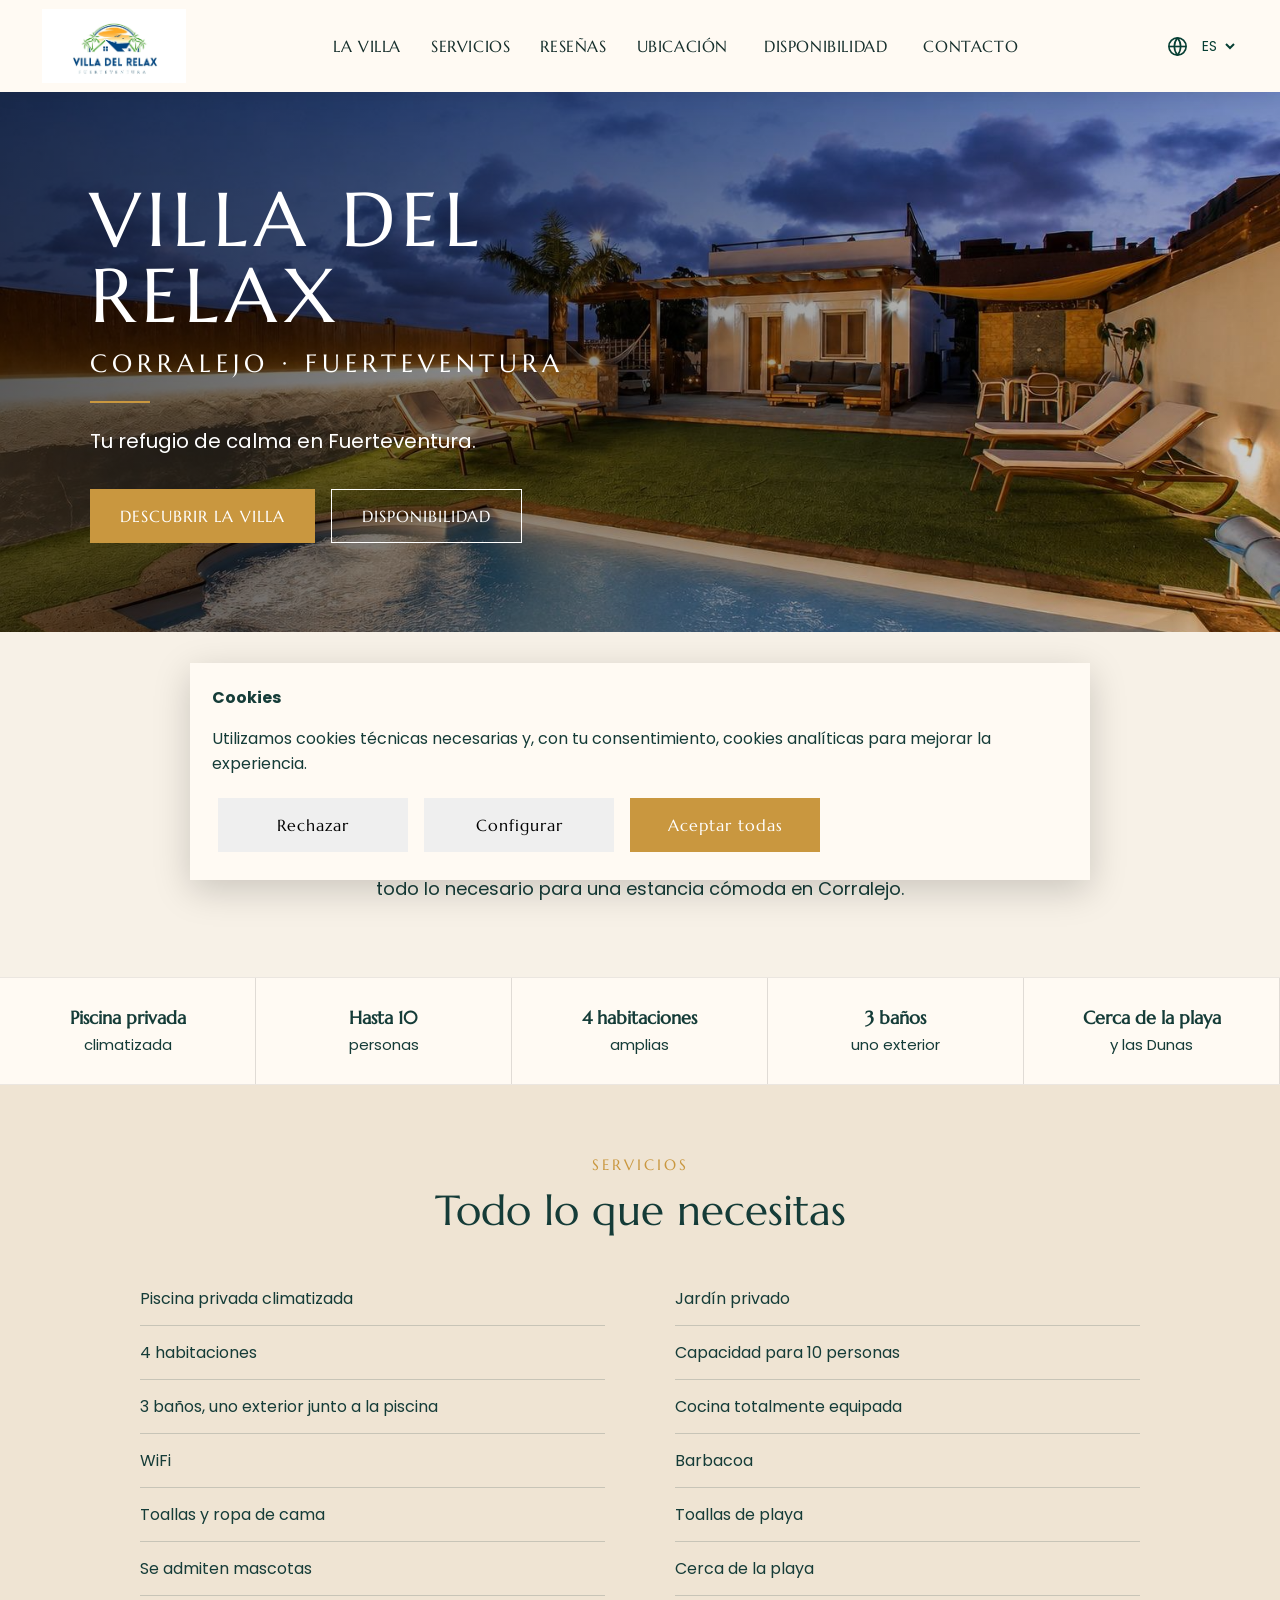
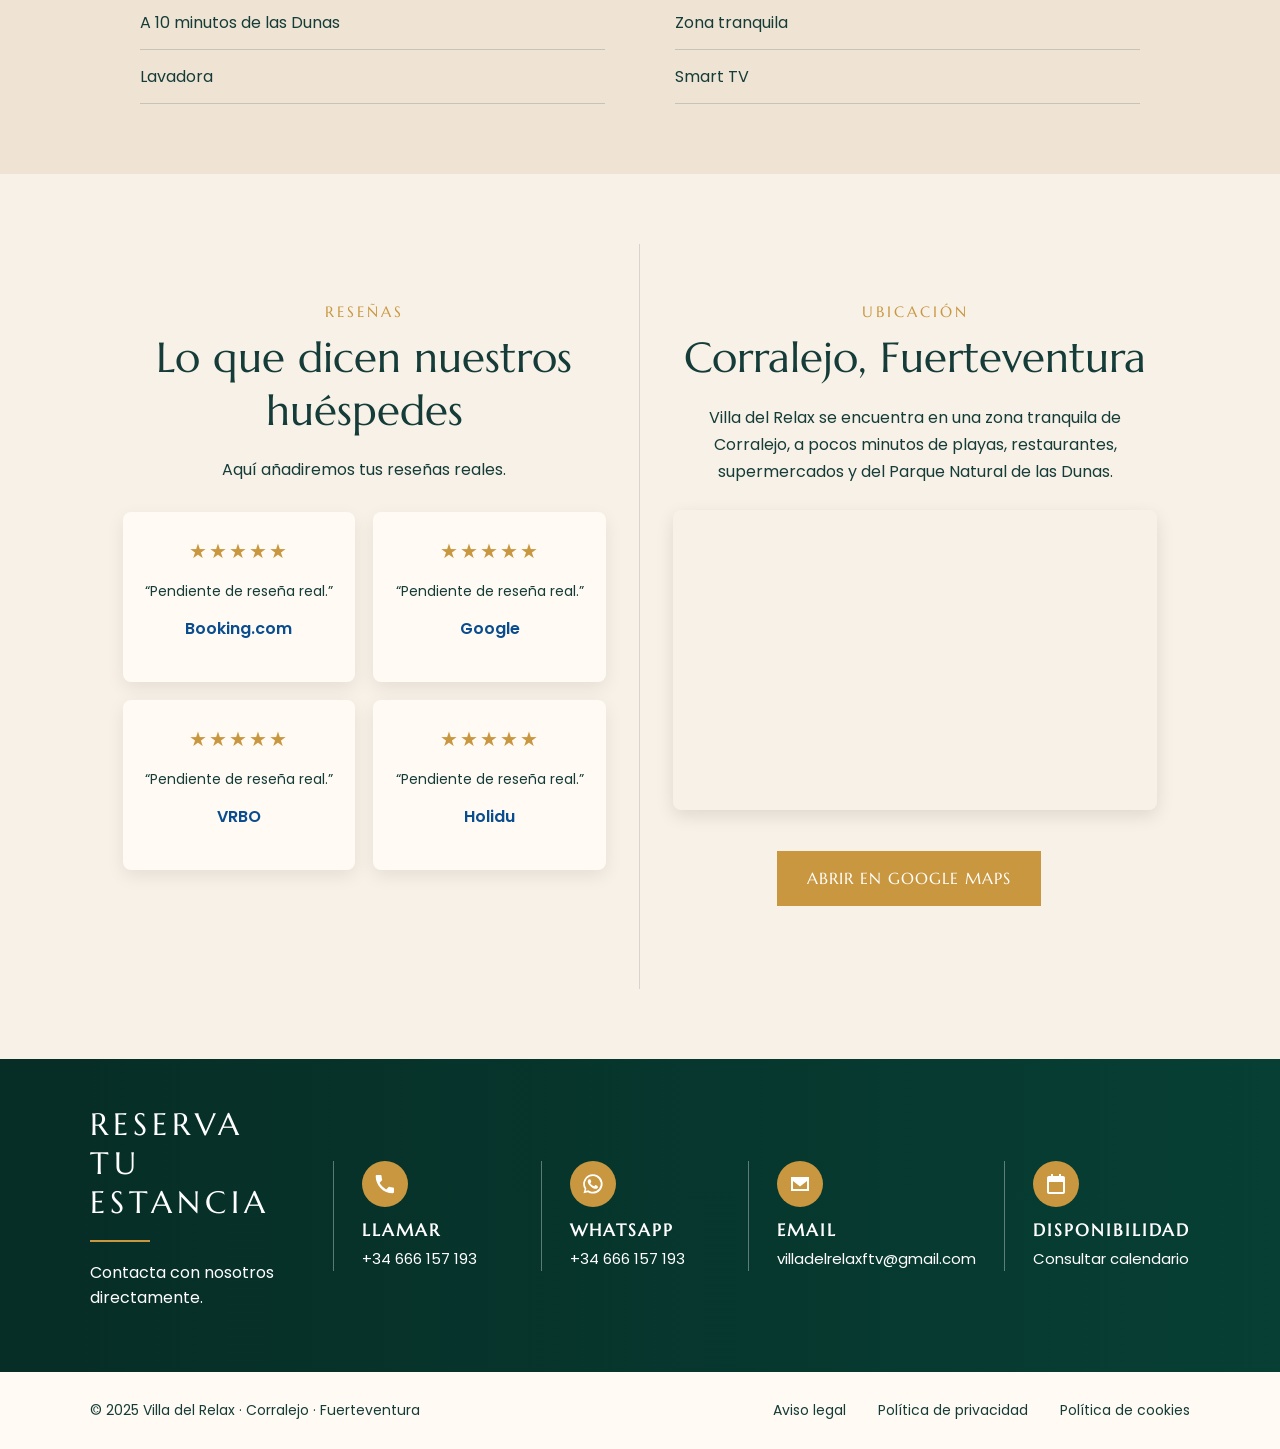
==== commit 4b7187d8: "Update index2.html" ====
--- a/index2.html
+++ b/index2.html
@@ -5,327 +5,139 @@
 <meta name="viewport" content="width=device-width, initial-scale=1.0">
 <title>Villa del Relax | Corralejo, Fuerteventura</title>
 
-<link href="https://fonts.googleapis.com/css2?family=Playfair+Display:wght@500;600&family=Poppins:wght@300;400;500;600&display=swap" rel="stylesheet">
+<link href="https://fonts.googleapis.com/css2?family=Marcellus&family=Poppins:wght@300;400;500;600&display=swap" rel="stylesheet">
 
 <style>
 :root{
-  --verde:#12343b;
-  --arena:#f8f6f2;
-  --dorado:#d6b46c;
-  --blanco:#ffffff;
+  --verde:#073f34;
+  --verde-oscuro:#062d26;
+  --arena:#f7f1e7;
+  --arena2:#efe4d3;
+  --dorado:#c9973f;
+  --texto:#153c38;
+  --blanco:#fffaf3;
 }
 
 *{box-sizing:border-box}
-
 html{scroll-behavior:smooth}
-
-body{
-  margin:0;
-  font-family:'Poppins',sans-serif;
-  background:var(--arena);
-  color:var(--verde);
-}
+body{margin:0;font-family:Poppins,sans-serif;background:var(--arena);color:var(--texto)}
 
 header{
-  position:fixed;
-  top:0;
-  width:100%;
-  z-index:1000;
-  background:rgba(248,246,242,.96);
-  display:grid;
-  grid-template-columns:1fr auto 1fr;
-  align-items:center;
-  padding:18px 35px;
-  box-shadow:0 2px 20px rgba(0,0,0,.06);
-}
-
-.logo{
-  font-family:'Playfair Display',serif;
-  font-size:28px;
-  justify-self:center;
-}
-
-.menu-wrap{
-  position:relative;
-  justify-self:start;
-}
-
-.menu-btn, select{
-  background:transparent;
-  color:var(--verde);
-  border:1px solid rgba(18,52,59,.25);
-  padding:9px 14px;
-  font-weight:600;
-  cursor:pointer;
-}
-
-.idiomas{justify-self:end}
-
-.menu-list{
-  display:none;
-  position:absolute;
-  top:48px;
-  left:0;
-  min-width:220px;
-  background:var(--arena);
-  box-shadow:0 12px 30px rgba(0,0,0,.12);
-  padding:14px 0;
-}
-
-.menu-list a,
-.menu-list button{
-  display:block;
-  width:100%;
-  padding:14px 24px;
-  background:none;
-  border:none;
-  text-align:left;
-  color:var(--verde);
-  text-decoration:none;
-  font-family:'Poppins',sans-serif;
-  cursor:pointer;
-}
-
-.menu-list a:hover,
-.menu-list button:hover{
-  background:white;
-}
-
-.menu-wrap:hover .menu-list{
-  display:block;
-}
+  position:fixed;top:0;width:100%;height:92px;z-index:1000;
+  background:rgba(255,250,243,.97);
+  display:grid;grid-template-columns:auto 1fr auto;
+  align-items:center;gap:35px;padding:0 42px;
+  box-shadow:0 2px 18px rgba(0,0,0,.08)
+}
+
+.logo img{height:74px;display:block}
+
+nav{display:flex;justify-content:center;align-items:center;gap:30px}
+
+nav a,nav button{
+  background:none;border:none;color:#162f2c;text-decoration:none;
+  font-family:Marcellus,serif;font-size:16px;letter-spacing:.6px;cursor:pointer
+}
+
+.idiomas{display:flex;align-items:center;gap:9px}
+.globo{width:23px;height:23px;stroke:var(--verde);fill:none;stroke-width:1.7}
+select{border:none;background:transparent;font-family:Poppins,sans-serif;font-size:14px;color:var(--verde);cursor:pointer}
 
 .hero{
-  min-height:100vh;
-  background:
-    linear-gradient(rgba(0,0,0,.38),rgba(0,0,0,.38)),
-    url("hero.jpg") center/cover no-repeat;
-  display:flex;
-  align-items:flex-end;
-  justify-content:center;
-  text-align:center;
-  color:white;
-  padding:120px 25px;
-}
-
-.hero h1{
-  font-family:'Playfair Display',serif;
-  font-size:78px;
-  margin:0;
-}
-
-.linea{
-  width:80px;
-  height:2px;
-  background:var(--dorado);
-  margin:24px auto;
-}
-
-.hero p{
-  font-size:19px;
-  margin:0;
-  letter-spacing:1px;
-}
-
-section{
-  padding:90px 28px;
-}
-
-h2{
-  font-family:'Playfair Display',serif;
-  font-size:48px;
-  margin:0 0 28px;
-  text-align:center;
-}
-
-.descripcion{
-  max-width:780px;
-  margin:auto;
-  font-size:18px;
-  line-height:1.9;
-  text-align:left;
-}
-
-.servicios{
-  background:white;
-}
-
-.lista-servicios{
-  max-width:980px;
-  margin:45px auto 0;
-  display:grid;
-  grid-template-columns:1fr 1fr;
-  gap:0 70px;
-}
-
-.lista-servicios div{
-  padding:15px 0;
-  border-bottom:1px solid rgba(18,52,59,.14);
-  font-size:16px;
-}
-
-.galeria{
-  text-align:center;
-}
-
-.carousel{
-  max-width:980px;
-  margin:40px auto 0;
-  overflow:hidden;
-}
-
-.carousel img{
-  width:100%;
-  height:560px;
-  object-fit:cover;
-  display:none;
-}
-
-.carousel img.active{
-  display:block;
-}
-
-.puntos{
-  margin-top:18px;
-}
-
-.puntos button{
-  width:10px;
-  height:10px;
-  border-radius:50%;
-  border:none;
-  background:rgba(18,52,59,.25);
-  margin:0 5px;
-  cursor:pointer;
-}
-
-.puntos button.active{
-  background:var(--verde);
-}
-
-.contacto{
-  background:var(--verde);
-  color:white;
-  text-align:center;
-}
-
-.contacto h2{
-  color:white;
-}
+  min-height:540px;margin-top:92px;
+  background:linear-gradient(90deg,rgba(0,0,0,.64),rgba(0,0,0,.18)),url("hero.jpg") center/cover no-repeat;
+  display:flex;align-items:center;padding:85px 7%;color:white;
+  animation:heroMove 20s ease-in-out infinite alternate
+}
+
+@keyframes heroMove{from{background-size:100%}to{background-size:106%}}
+
+.hero-content{max-width:650px}
+.hero h1{font-family:Marcellus,serif;font-size:76px;line-height:1;letter-spacing:6px;margin:0 0 14px;font-weight:400}
+.hero h2{font-family:Marcellus,serif;letter-spacing:5px;font-size:25px;margin:0 0 22px;font-weight:400}
+.linea{width:60px;height:2px;background:var(--dorado);margin:18px 0}
+.hero p{font-size:20px;line-height:1.8;max-width:430px}
 
 .btn{
-  display:inline-block;
-  padding:14px 28px;
-  margin:8px;
-  text-decoration:none;
-  font-weight:600;
-  border:none;
-  cursor:pointer;
-  font-family:'Poppins',sans-serif;
-}
-
-.btn-light{
-  background:var(--arena);
-  color:var(--verde);
-}
-
-.btn-outline{
-  background:transparent;
-  color:white;
-  border:1px solid white;
-}
-
-footer{
-  background:#0d292f;
-  color:white;
-  text-align:center;
-  padding:35px 20px;
-  font-size:14px;
-}
-
-footer a{
-  color:white;
-  text-decoration:none;
-  margin:0 8px;
-}
-
-.popup{
-  display:none;
-  position:fixed;
-  inset:0;
-  background:rgba(0,0,0,.65);
-  z-index:3000;
-  align-items:center;
-  justify-content:center;
-}
-
-.caja{
-  background:white;
-  color:var(--verde);
-  max-width:460px;
-  margin:20px;
-  padding:35px;
-  text-align:center;
-}
-
-.caja h2{
-  font-size:32px;
-}
-
-.cookies-banner{
-  position:fixed;
-  left:20px;
-  right:20px;
-  bottom:20px;
-  max-width:900px;
-  margin:auto;
-  background:var(--arena);
-  color:var(--verde);
-  box-shadow:0 10px 35px rgba(0,0,0,.18);
-  padding:22px;
-  z-index:4000;
-  display:none;
-}
-
-.cookies-banner p{
-  margin:8px 0 18px;
-  line-height:1.6;
-}
-
-.cookies-actions{
-  display:flex;
-  flex-wrap:wrap;
-  gap:10px;
-}
-
-.cookies-actions button{
-  margin:0;
-}
-
-@media(max-width:700px){
-  header{
-    padding:14px 16px;
-  }
-
-  .logo{
-    font-size:23px;
-  }
-
-  .hero h1{
-    font-size:48px;
-  }
-
-  h2{
-    font-size:38px;
-  }
-
-  .lista-servicios{
-    grid-template-columns:1fr;
-  }
-
-  .carousel img{
-    height:340px;
-  }
+  display:inline-flex;align-items:center;justify-content:center;
+  min-width:190px;min-height:54px;padding:14px 30px;margin:10px 12px 0 0;
+  text-decoration:none;border:none;cursor:pointer;
+  font-family:Marcellus,serif;letter-spacing:1px;font-size:16px
+}
+.btn-gold{background:var(--dorado);color:white}
+.btn-outline{background:transparent;color:white;border:1px solid white}
+
+section{padding:70px 7%}
+.intro{background:var(--arena)}
+.section-label{color:var(--dorado);font-family:Marcellus,serif;letter-spacing:3px;font-size:15px;text-transform:uppercase;text-align:center}
+h3{font-family:Marcellus,serif;font-size:42px;font-weight:400;text-align:center;margin:10px 0 20px}
+.intro p{max-width:850px;margin:auto;font-size:18px;line-height:1.9;text-align:center}
+
+.features{
+  background:var(--blanco);display:grid;grid-template-columns:repeat(5,1fr);
+  border-top:1px solid rgba(0,0,0,.08);border-bottom:1px solid rgba(0,0,0,.08);padding:0
+}
+.feature{padding:28px 20px;text-align:center;border-right:1px solid rgba(0,0,0,.12);font-size:15px}
+.feature strong{display:block;font-family:Marcellus,serif;font-size:18px;margin-bottom:4px}
+
+.services{background:var(--arena2)}
+.services-grid{max-width:1000px;margin:35px auto 0;display:grid;grid-template-columns:1fr 1fr;gap:0 70px}
+.services-grid div{padding:14px 0;border-bottom:1px solid rgba(18,52,59,.18)}
+
+.split{display:grid;grid-template-columns:1fr 1fr;background:var(--arena)}
+.reviews,.location{padding:58px 6%}
+.reviews{border-right:1px solid rgba(0,0,0,.12)}
+.sub{text-align:center;margin:0 0 30px}
+.cards{display:grid;grid-template-columns:repeat(2,1fr);gap:18px}
+.card{background:var(--blanco);padding:24px 20px;min-height:170px;text-align:center;box-shadow:0 6px 18px rgba(0,0,0,.08);border-radius:8px}
+.stars{color:var(--dorado);font-size:20px;letter-spacing:2px;margin-bottom:12px}
+.card p{font-size:14px;line-height:1.6}
+.source{margin-top:14px;font-weight:600;color:#0a4d8f}
+
+.map iframe{width:100%;height:300px;border:0;border-radius:8px;box-shadow:0 6px 18px rgba(0,0,0,.1)}
+.location p{line-height:1.7;max-width:520px;margin:0 auto 25px;text-align:center}
+
+.green-bar{
+  background:linear-gradient(90deg,var(--verde-oscuro),var(--verde));
+  color:white;display:grid;grid-template-columns:1.2fr repeat(4,1fr);
+  gap:28px;padding:46px 7%;align-items:center
+}
+
+.green-title{font-family:Marcellus,serif;font-size:31px;letter-spacing:5px}
+.contact-item{border-left:1px solid rgba(255,255,255,.35);padding-left:28px}
+.contact-icon{width:46px;height:46px;border-radius:50%;background:var(--dorado);display:flex;align-items:center;justify-content:center;margin-bottom:12px;color:white}
+.contact-icon svg{width:24px;height:24px;fill:white}
+.contact-item a,.contact-item button{color:white;background:none;border:none;text-decoration:none;font-family:Poppins,sans-serif;padding:0;cursor:pointer;font-size:15px}
+.contact-item strong{display:block;font-family:Marcellus,serif;letter-spacing:2px;font-size:17px;margin-bottom:5px}
+
+footer{background:var(--blanco);padding:28px 7%;display:flex;justify-content:space-between;gap:20px;font-size:14px}
+footer a{color:var(--texto);text-decoration:none;margin-left:28px}
+
+.popup{display:none;position:fixed;inset:0;background:rgba(0,0,0,.65);z-index:3000;align-items:center;justify-content:center}
+.caja{background:var(--blanco);color:var(--texto);max-width:460px;margin:20px;padding:38px;text-align:center}
+.cookies{display:none;position:fixed;left:20px;right:20px;bottom:20px;max-width:900px;margin:auto;background:var(--blanco);color:var(--texto);padding:22px;z-index:4000;box-shadow:0 10px 35px rgba(0,0,0,.18)}
+.cookies button{margin:6px}
+
+@media(max-width:950px){
+  header{grid-template-columns:auto 1fr auto;padding:0 18px}
+  nav{display:none}
+  .logo img{height:58px}
+  .hero h1{font-size:54px}
+  .features{grid-template-columns:1fr 1fr}
+  .split{grid-template-columns:1fr}
+  .cards{grid-template-columns:1fr}
+  .green-bar{grid-template-columns:1fr}
+  .contact-item{border-left:none;padding-left:0}
+  footer{flex-direction:column;text-align:center}
+  .services-grid{grid-template-columns:1fr}
+}
+
+@media(max-width:600px){
+  header{height:82px}
+  .hero{margin-top:82px;padding:70px 28px}
+  .hero h1{font-size:44px;letter-spacing:3px}
+  .hero h2{font-size:18px}
+  .features{grid-template-columns:1fr}
 }
 </style>
 </head>
@@ -333,174 +145,229 @@
 <body>
 
 <header>
-  <div class="menu-wrap">
-    <button class="menu-btn">☰</button>
-
-    <div class="menu-list">
-      <a href="#villa">La Villa</a>
-      <a href="#servicios">Servicios</a>
-      <a href="#galeria">Galería</a>
-      <button onclick="mostrarAviso()">Disponibilidad</button>
-      <a href="#contacto">Contacto</a>
-    </div>
-  </div>
-
-  <div class="logo">Villa del Relax</div>
+  <a href="#" class="logo">
+    <img src="logo.png" alt="Villa del Relax Fuerteventura">
+  </a>
+
+  <nav>
+    <a href="#villa" data-key="menuVilla">LA VILLA</a>
+    <a href="#servicios" data-key="menuServicios">SERVICIOS</a>
+    <a href="#resenas" data-key="menuResenas">RESEÑAS</a>
+    <a href="#ubicacion" data-key="menuUbicacion">UBICACIÓN</a>
+    <button onclick="mostrarAviso()" data-key="menuDisponibilidad">DISPONIBILIDAD</button>
+    <a href="#contacto" data-key="menuContacto">CONTACTO</a>
+  </nav>
 
   <div class="idiomas">
-    <select>
-      <option>ES</option>
-      <option>CA</option>
-      <option>EN</option>
-      <option>DE</option>
-      <option>FR</option>
-      <option>IT</option>
+    <svg class="globo" viewBox="0 0 24 24">
+      <circle cx="12" cy="12" r="9"></circle>
+      <path d="M3 12h18"></path>
+      <path d="M12 3a14 14 0 0 1 0 18"></path>
+      <path d="M12 3a14 14 0 0 0 0 18"></path>
+    </svg>
+    <select onchange="cambiarIdioma(this.value)">
+      <option value="es">ES</option>
+      <option value="ca">CA</option>
+      <option value="en">EN</option>
+      <option value="de">DE</option>
+      <option value="fr">FR</option>
+      <option value="it">IT</option>
     </select>
   </div>
 </header>
 
 <section class="hero">
+  <div class="hero-content">
+    <h1>VILLA DEL RELAX</h1>
+    <h2>CORRALEJO · FUERTEVENTURA</h2>
+    <div class="linea"></div>
+    <p data-key="heroText">Tu refugio de calma en Fuerteventura.</p>
+    <a href="#villa" class="btn btn-gold" data-key="discover">DESCUBRIR LA VILLA</a>
+    <button class="btn btn-outline" onclick="mostrarAviso()" data-key="availability">DISPONIBILIDAD</button>
+  </div>
+</section>
+
+<section class="intro" id="villa">
+  <div class="section-label" data-key="villaLabel">La Villa</div>
+  <h3 data-key="villaTitle">Un espacio para desconectar</h3>
+  <p data-key="villaText">
+    Villa del Relax es una vivienda vacacional amplia, luminosa y pensada para disfrutar sin prisas.
+    Cuenta con jardín privado, piscina privada climatizada, zonas exteriores para compartir y todo lo necesario para una estancia cómoda en Corralejo.
+  </p>
+</section>
+
+<section class="features">
+  <div class="feature"><strong data-key="f1a">Piscina privada</strong><span data-key="f1b">climatizada</span></div>
+  <div class="feature"><strong data-key="f2a">Hasta 10</strong><span data-key="f2b">personas</span></div>
+  <div class="feature"><strong data-key="f3a">4 habitaciones</strong><span data-key="f3b">amplias</span></div>
+  <div class="feature"><strong data-key="f4a">3 baños</strong><span data-key="f4b">uno exterior</span></div>
+  <div class="feature"><strong data-key="f5a">Cerca de la playa</strong><span data-key="f5b">y las Dunas</span></div>
+</section>
+
+<section class="services" id="servicios">
+  <div class="section-label" data-key="servicesLabel">Servicios</div>
+  <h3 data-key="servicesTitle">Todo lo que necesitas</h3>
+
+  <div class="services-grid">
+    <div data-key="s1">Piscina privada climatizada</div>
+    <div data-key="s2">Jardín privado</div>
+    <div data-key="s3">4 habitaciones</div>
+    <div data-key="s4">Capacidad para 10 personas</div>
+    <div data-key="s5">3 baños, uno exterior junto a la piscina</div>
+    <div data-key="s6">Cocina totalmente equipada</div>
+    <div data-key="s7">WiFi</div>
+    <div data-key="s8">Barbacoa</div>
+    <div data-key="s9">Toallas y ropa de cama</div>
+    <div data-key="s10">Toallas de playa</div>
+    <div data-key="s11">Se admiten mascotas</div>
+    <div data-key="s12">Cerca de la playa</div>
+    <div data-key="s13">A 10 minutos de las Dunas</div>
+    <div data-key="s14">Zona tranquila</div>
+    <div data-key="s15">Lavadora</div>
+    <div data-key="s16">Smart TV</div>
+  </div>
+</section>
+
+<section class="split">
+  <div class="reviews" id="resenas">
+    <div class="section-label" data-key="reviewsLabel">Reseñas</div>
+    <h3 data-key="reviewsTitle">Lo que dicen nuestros huéspedes</h3>
+    <p class="sub" data-key="reviewsSub">Aquí añadiremos tus reseñas reales.</p>
+
+    <div class="cards">
+      <div class="card"><div class="stars">★★★★★</div><p>“Pendiente de reseña real.”</p><div class="source">Booking.com</div></div>
+      <div class="card"><div class="stars">★★★★★</div><p>“Pendiente de reseña real.”</p><div class="source">Google</div></div>
+      <div class="card"><div class="stars">★★★★★</div><p>“Pendiente de reseña real.”</p><div class="source">VRBO</div></div>
+      <div class="card"><div class="stars">★★★★★</div><p>“Pendiente de reseña real.”</p><div class="source">Holidu</div></div>
+    </div>
+  </div>
+
+  <div class="location" id="ubicacion">
+    <div class="section-label" data-key="locationLabel">Ubicación</div>
+    <h3 data-key="locationTitle">Corralejo, Fuerteventura</h3>
+    <p data-key="locationText">Villa del Relax se encuentra en una zona tranquila de Corralejo, a pocos minutos de playas, restaurantes, supermercados y del Parque Natural de las Dunas.</p>
+
+    <div class="map">
+      <iframe src="https://www.google.com/maps?q=Corralejo%20Fuerteventura%20Villa%20del%20Relax&output=embed" loading="lazy"></iframe>
+    </div>
+
+    <p style="margin-top:24px">
+      <a class="btn btn-gold" target="_blank" href="https://maps.app.goo.gl/pQ2RsCDxVPcY7Pj37" data-key="openMaps">ABRIR EN GOOGLE MAPS</a>
+    </p>
+  </div>
+</section>
+
+<section class="green-bar" id="contacto">
   <div>
-    <h1>Villa del Relax</h1>
+    <div class="green-title" data-key="bookingTitle">RESERVA TU ESTANCIA</div>
     <div class="linea"></div>
-    <p>Luxury Villa · Corralejo · Fuerteventura</p>
-  </div>
-</section>
-
-<section id="villa">
-  <h2>Tu refugio privado</h2>
-  <p class="descripcion">
-    Villa del Relax es una vivienda vacacional pensada para disfrutar con calma.
-    Espacios amplios, jardín privado, piscina privada climatizada y todo lo necesario
-    para compartir unos días inolvidables en Corralejo, a solo 10 minutos de las Dunas.
-  </p>
-</section>
-
-<section id="servicios" class="servicios">
-  <h2>Todo lo que necesitas</h2>
-
-  <div class="lista-servicios">
-    <div>Piscina privada climatizada</div>
-    <div>Jardín privado</div>
-    <div>4 habitaciones</div>
-    <div>Capacidad para 10 personas</div>
-    <div>3 baños, uno exterior junto a la piscina</div>
-    <div>Cocina totalmente equipada</div>
-    <div>WiFi</div>
-    <div>Barbacoa</div>
-    <div>Toallas y ropa de cama</div>
-    <div>Toallas de playa</div>
-    <div>Se admiten mascotas</div>
-    <div>Cerca de la playa</div>
-    <div>A 10 minutos de las Dunas</div>
-    <div>Zona tranquila</div>
-  </div>
-</section>
-
-<section id="galeria" class="galeria">
-  <h2>Galería</h2>
-
-  <div class="carousel">
-    <img src="hero.jpg" class="active">
-    <img src="hero.jpg">
-    <img src="hero.jpg">
-  </div>
-
-  <div class="puntos">
-    <button class="active" onclick="irFoto(0)"></button>
-    <button onclick="irFoto(1)"></button>
-    <button onclick="irFoto(2)"></button>
-  </div>
-</section>
-
-<section id="contacto" class="contacto">
-  <h2>Contacto y reservas</h2>
-  <p>Elige cómo prefieres contactar con nosotros.</p>
-
-  <a class="btn btn-light" href="tel:+34666157193">Llamar</a>
-  <a class="btn btn-light" href="https://wa.me/34666157193">WhatsApp</a>
-  <a class="btn btn-light" href="mailto:villadelrelaxftv@gmail.com">Email</a>
-  <button class="btn btn-outline" onclick="mostrarAviso()">Disponibilidad</button>
+    <p data-key="bookingText">Contacta con nosotros directamente.</p>
+  </div>
+
+  <div class="contact-item">
+    <div class="contact-icon">
+      <svg viewBox="0 0 24 24"><path d="M6.6 10.8c1.4 2.7 3.9 5.2 6.6 6.6l2.2-2.2c.3-.3.8-.4 1.2-.3 1 .3 2.1.5 3.2.5.7 0 1.2.5 1.2 1.2v3.5c0 .7-.5 1.2-1.2 1.2C10.5 21.3 2.7 13.5 2.7 4.2 2.7 3.5 3.2 3 3.9 3h3.5c.7 0 1.2.5 1.2 1.2 0 1.1.2 2.2.5 3.2.1.4 0 .9-.3 1.2l-2.2 2.2z"/></svg>
+    </div>
+    <strong data-key="call">LLAMAR</strong>
+    <a href="tel:+34666157193">+34 666 157 193</a>
+  </div>
+
+  <div class="contact-item">
+    <div class="contact-icon">
+      <svg viewBox="0 0 24 24"><path d="M12 2.2A9.7 9.7 0 0 0 3.7 17l-1.2 4.3 4.4-1.1A9.7 9.7 0 1 0 12 2.2zm0 17.6c-1.6 0-3.1-.5-4.4-1.3l-.3-.2-2.6.7.7-2.5-.2-.3A7.9 7.9 0 1 1 12 19.8zm4.4-5.9c-.2-.1-1.4-.7-1.6-.8-.2-.1-.4-.1-.6.1-.2.3-.7.8-.8 1-.2.2-.3.2-.6.1-.2-.1-1-.4-2-1.2-.7-.6-1.2-1.4-1.4-1.6-.1-.2 0-.4.1-.5l.4-.5c.1-.2.2-.3.3-.5.1-.2.1-.4 0-.5 0-.1-.6-1.4-.8-1.9-.2-.5-.4-.4-.6-.4h-.5c-.2 0-.5.1-.7.3-.2.3-.9.9-.9 2.1s.9 2.5 1 2.7c.1.2 1.8 2.8 4.4 3.9.6.3 1.1.4 1.5.5.6.2 1.2.2 1.6.1.5-.1 1.4-.6 1.6-1.1.2-.6.2-1 .1-1.1-.1-.1-.2-.2-.5-.3z"/></svg>
+    </div>
+    <strong>WHATSAPP</strong>
+    <a href="https://wa.me/34666157193">+34 666 157 193</a>
+  </div>
+
+  <div class="contact-item">
+    <div class="contact-icon">
+      <svg viewBox="0 0 24 24"><path d="M3 5h18v14H3V5zm9 7.2L5.4 7H18.6L12 12.2zm0 2.4L5 9.1V17h14V9.1l-7 5.5z"/></svg>
+    </div>
+    <strong>EMAIL</strong>
+    <a href="mailto:villadelrelaxftv@gmail.com">villadelrelaxftv@gmail.com</a>
+  </div>
+
+  <div class="contact-item">
+    <div class="contact-icon">
+      <svg viewBox="0 0 24 24"><path d="M7 2v2H5c-1.1 0-2 .9-2 2v14c0 1.1.9 2 2 2h14c1.1 0 2-.9 2-2V6c0-1.1-.9-2-2-2h-2V2h-2v2H9V2H7zm12 18H5V10h14v10z"/></svg>
+    </div>
+    <strong data-key="availability2">DISPONIBILIDAD</strong>
+    <button onclick="mostrarAviso()" data-key="calendar">Consultar calendario</button>
+  </div>
 </section>
 
 <footer>
-  <p>Villa del Relax · Corralejo · Fuerteventura</p>
-  <p>
-    <a href="privacidad.html">Privacidad</a> ·
-    <a href="cookies.html">Cookies</a> ·
+  <div>© 2025 Villa del Relax · Corralejo · Fuerteventura</div>
+  <div>
     <a href="aviso-legal.html">Aviso legal</a>
-  </p>
+    <a href="privacidad.html">Política de privacidad</a>
+    <a href="cookies.html">Política de cookies</a>
+  </div>
 </footer>
 
 <div id="popup" class="popup">
   <div class="caja">
-    <h2>Consultar disponibilidad</h2>
-    <p>Serás redirigido al calendario oficial de reservas gestionado por Holidu.</p>
-    <button class="btn" onclick="cerrarPopup()">Cancelar</button>
-    <button class="btn btn-light" onclick="window.location.href='https://villa-delrelax.vacation-bookings.com/'">Continuar</button>
+    <h3 data-key="popupTitle">Consultar disponibilidad</h3>
+    <p data-key="popupText">Serás redirigido al calendario oficial de reservas gestionado por Holidu.</p>
+    <button class="btn" onclick="cerrarPopup()" data-key="cancel">Cancelar</button>
+    <button class="btn btn-gold" onclick="window.location.href='https://villa-delrelax.vacation-bookings.com/'" data-key="continue">Continuar</button>
   </div>
 </div>
 
-<div id="cookiesBanner" class="cookies-banner">
-  <strong>Cookies</strong>
-  <p>
-    Utilizamos cookies técnicas necesarias para el funcionamiento de la web.
-    Con tu consentimiento también podremos utilizar cookies analíticas para mejorar la experiencia.
-  </p>
-
-  <div class="cookies-actions">
-    <button class="btn btn-light" onclick="rechazarCookies()">Rechazar</button>
-    <button class="btn btn-light" onclick="configurarCookies()">Configurar</button>
-    <button class="btn btn-light" onclick="aceptarCookies()">Aceptar todas</button>
-  </div>
+<div id="cookies" class="cookies">
+  <strong data-key="cookiesTitle">Cookies</strong>
+  <p data-key="cookiesText">Utilizamos cookies técnicas necesarias y, con tu consentimiento, cookies analíticas para mejorar la experiencia.</p>
+  <button class="btn" onclick="rechazarCookies()" data-key="reject">Rechazar</button>
+  <button class="btn" onclick="configurarCookies()" data-key="settings">Configurar</button>
+  <button class="btn btn-gold" onclick="aceptarCookies()" data-key="accept">Aceptar todas</button>
 </div>
 
 <script>
-function mostrarAviso(){
-  document.getElementById("popup").style.display="flex";
-}
-
-function cerrarPopup(){
-  document.getElementById("popup").style.display="none";
-}
-
-let fotoActual=0;
-const fotos=document.querySelectorAll(".carousel img");
-const puntos=document.querySelectorAll(".puntos button");
-
-function mostrarFoto(n){
-  fotos.forEach(f=>f.classList.remove("active"));
-  puntos.forEach(p=>p.classList.remove("active"));
-  fotos[n].classList.add("active");
-  puntos[n].classList.add("active");
-}
-
-function irFoto(n){
-  fotoActual=n;
-  mostrarFoto(fotoActual);
-}
-
-setInterval(function(){
-  fotoActual=(fotoActual+1)%fotos.length;
-  mostrarFoto(fotoActual);
-},5000);
-
-function aceptarCookies(){
-  localStorage.setItem("cookies","aceptadas");
-  document.getElementById("cookiesBanner").style.display="none";
-}
-
-function rechazarCookies(){
-  localStorage.setItem("cookies","rechazadas");
-  document.getElementById("cookiesBanner").style.display="none";
-}
-
-function configurarCookies(){
-  alert("Más adelante añadiremos un panel de preferencias.");
-}
-
-if(!localStorage.getItem("cookies")){
-  document.getElementById("cookiesBanner").style.display="block";
+function mostrarAviso(){document.getElementById("popup").style.display="flex"}
+function cerrarPopup(){document.getElementById("popup").style.display="none"}
+function aceptarCookies(){localStorage.setItem("cookies","aceptadas");document.getElementById("cookies").style.display="none"}
+function rechazarCookies(){localStorage.setItem("cookies","rechazadas");document.getElementById("cookies").style.display="none"}
+function configurarCookies(){alert("Más adelante añadiremos un panel de preferencias.")}
+if(!localStorage.getItem("cookies")){document.getElementById("cookies").style.display="block"}
+
+const textos={
+es:{
+menuVilla:"LA VILLA",menuServicios:"SERVICIOS",menuResenas:"RESEÑAS",menuUbicacion:"UBICACIÓN",menuDisponibilidad:"DISPONIBILIDAD",menuContacto:"CONTACTO",
+heroText:"Tu refugio de calma en Fuerteventura.",discover:"DESCUBRIR LA VILLA",availability:"DISPONIBILIDAD",
+villaLabel:"La Villa",villaTitle:"Un espacio para desconectar",villaText:"Villa del Relax es una vivienda vacacional amplia, luminosa y pensada para disfrutar sin prisas. Cuenta con jardín privado, piscina privada climatizada, zonas exteriores para compartir y todo lo necesario para una estancia cómoda en Corralejo.",
+f1a:"Piscina privada",f1b:"climatizada",f2a:"Hasta 10",f2b:"personas",f3a:"4 habitaciones",f3b:"amplias",f4a:"3 baños",f4b:"uno exterior",f5a:"Cerca de la playa",f5b:"y las Dunas",
+servicesLabel:"Servicios",servicesTitle:"Todo lo que necesitas",reviewsLabel:"Reseñas",reviewsTitle:"Lo que dicen nuestros huéspedes",reviewsSub:"Aquí añadiremos tus reseñas reales.",
+locationLabel:"Ubicación",locationTitle:"Corralejo, Fuerteventura",locationText:"Villa del Relax se encuentra en una zona tranquila de Corralejo, a pocos minutos de playas, restaurantes, supermercados y del Parque Natural de las Dunas.",openMaps:"ABRIR EN GOOGLE MAPS",
+bookingTitle:"RESERVA TU ESTANCIA",bookingText:"Contacta con nosotros directamente.",call:"LLAMAR",availability2:"DISPONIBILIDAD",calendar:"Consultar calendario",
+popupTitle:"Consultar disponibilidad",popupText:"Serás redirigido al calendario oficial de reservas gestionado por Holidu.",cancel:"Cancelar",continue:"Continuar",
+cookiesTitle:"Cookies",cookiesText:"Utilizamos cookies técnicas necesarias y, con tu consentimiento, cookies analíticas para mejorar la experiencia.",reject:"Rechazar",settings:"Configurar",accept:"Aceptar todas",
+s1:"Piscina privada climatizada",s2:"Jardín privado",s3:"4 habitaciones",s4:"Capacidad para 10 personas",s5:"3 baños, uno exterior junto a la piscina",s6:"Cocina totalmente equipada",s7:"WiFi",s8:"Barbacoa",s9:"Toallas y ropa de cama",s10:"Toallas de playa",s11:"Se admiten mascotas",s12:"Cerca de la playa",s13:"A 10 minutos de las Dunas",s14:"Zona tranquila",s15:"Lavadora",s16:"Smart TV"
+},
+en:{
+menuVilla:"THE VILLA",menuServicios:"AMENITIES",menuResenas:"REVIEWS",menuUbicacion:"LOCATION",menuDisponibilidad:"AVAILABILITY",menuContacto:"CONTACT",
+heroText:"Your calm retreat in Fuerteventura.",discover:"DISCOVER THE VILLA",availability:"AVAILABILITY",
+villaLabel:"The Villa",villaTitle:"A place to disconnect",villaText:"Villa del Relax is a spacious and bright holiday home designed to be enjoyed slowly. It offers a private garden, private heated pool, outdoor areas to share and everything you need for a comfortable stay in Corralejo.",
+f1a:"Private pool",f1b:"heated",f2a:"Sleeps 10",f2b:"guests",f3a:"4 bedrooms",f3b:"spacious",f4a:"3 bathrooms",f4b:"one outside",f5a:"Close to the beach",f5b:"and the Dunes",
+servicesLabel:"Amenities",servicesTitle:"Everything you need",reviewsLabel:"Reviews",reviewsTitle:"What our guests say",reviewsSub:"Real guest reviews will be added here.",
+locationLabel:"Location",locationTitle:"Corralejo, Fuerteventura",locationText:"Villa del Relax is located in a quiet area of Corralejo, just minutes from beaches, restaurants, supermarkets and the Natural Park of the Dunes.",openMaps:"OPEN IN GOOGLE MAPS",
+bookingTitle:"BOOK YOUR STAY",bookingText:"Contact us directly.",call:"CALL",availability2:"AVAILABILITY",calendar:"Check calendar",
+popupTitle:"Check availability",popupText:"You will be redirected to the official booking calendar managed by Holidu.",cancel:"Cancel",continue:"Continue",
+cookiesTitle:"Cookies",cookiesText:"We use technical cookies and, with your consent, analytics cookies to improve the experience.",reject:"Reject",settings:"Settings",accept:"Accept all",
+s1:"Private heated pool",s2:"Private garden",s3:"4 bedrooms",s4:"Sleeps 10 guests",s5:"3 bathrooms, one outside by the pool",s6:"Fully equipped kitchen",s7:"WiFi",s8:"Barbecue",s9:"Towels and bed linen",s10:"Beach towels",s11:"Pets welcome",s12:"Close to the beach",s13:"10 minutes from the Dunes",s14:"Quiet area",s15:"Washing machine",s16:"Smart TV"
+}
+};
+
+textos.ca={...textos.es,menuVilla:"LA VILA",menuServicios:"SERVEIS",menuResenas:"RESSENYES",menuUbicacion:"UBICACIÓ",menuDisponibilidad:"DISPONIBILITAT",menuContacto:"CONTACTE"};
+textos.de={...textos.en,menuVilla:"DIE VILLA",menuServicios:"AUSSTATTUNG",menuResenas:"BEWERTUNGEN",menuUbicacion:"LAGE",menuDisponibilidad:"VERFÜGBARKEIT",menuContacto:"KONTAKT"};
+textos.fr={...textos.en,menuVilla:"LA VILLA",menuServicios:"SERVICES",menuResenas:"AVIS",menuUbicacion:"EMPLACEMENT",menuDisponibilidad:"DISPONIBILITÉS",menuContacto:"CONTACT"};
+textos.it={...textos.en,menuVilla:"LA VILLA",menuServicios:"SERVIZI",menuResenas:"RECENSIONI",menuUbicacion:"POSIZIONE",menuDisponibilidad:"DISPONIBILITÀ",menuContacto:"CONTATTO"};
+
+function cambiarIdioma(idioma){
+  document.querySelectorAll("[data-key]").forEach(el=>{
+    const key=el.getAttribute("data-key");
+    if(textos[idioma] && textos[idioma][key]) el.textContent=textos[idioma][key];
+  });
 }
 </script>
 
